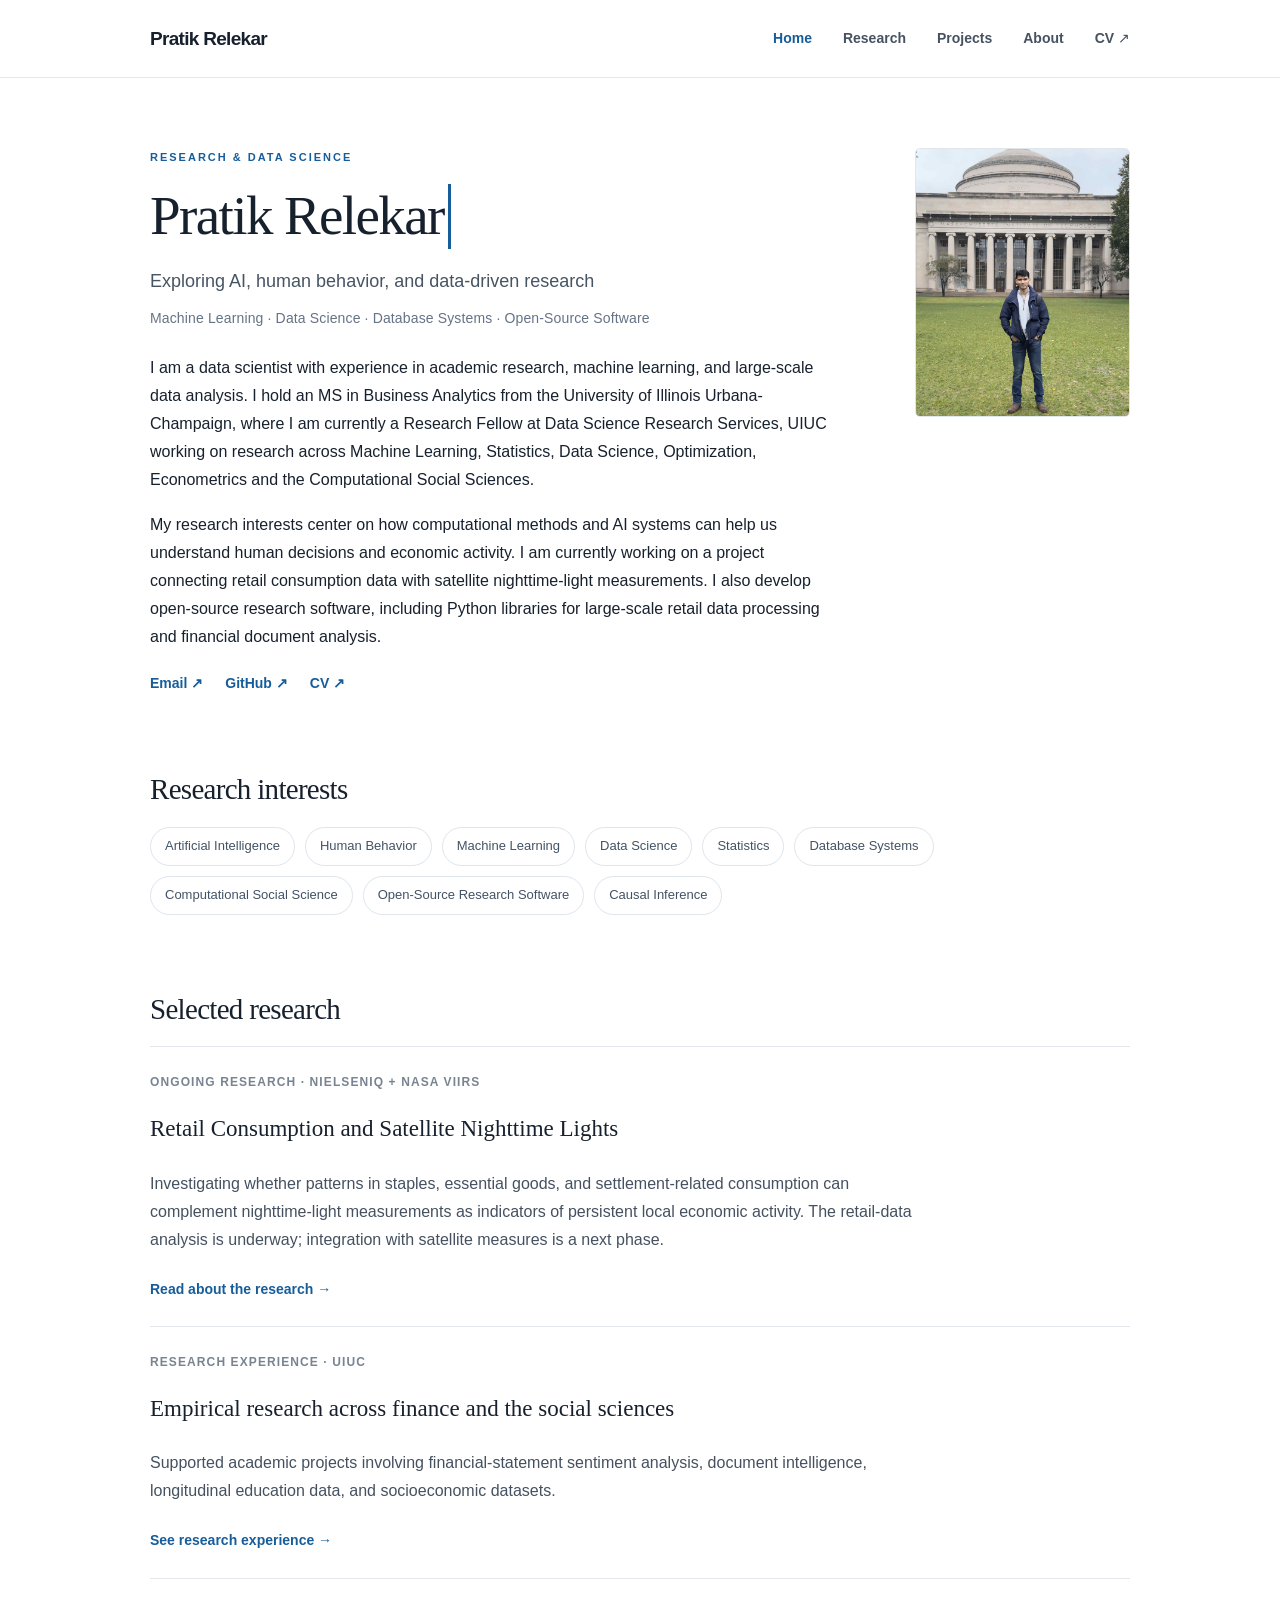
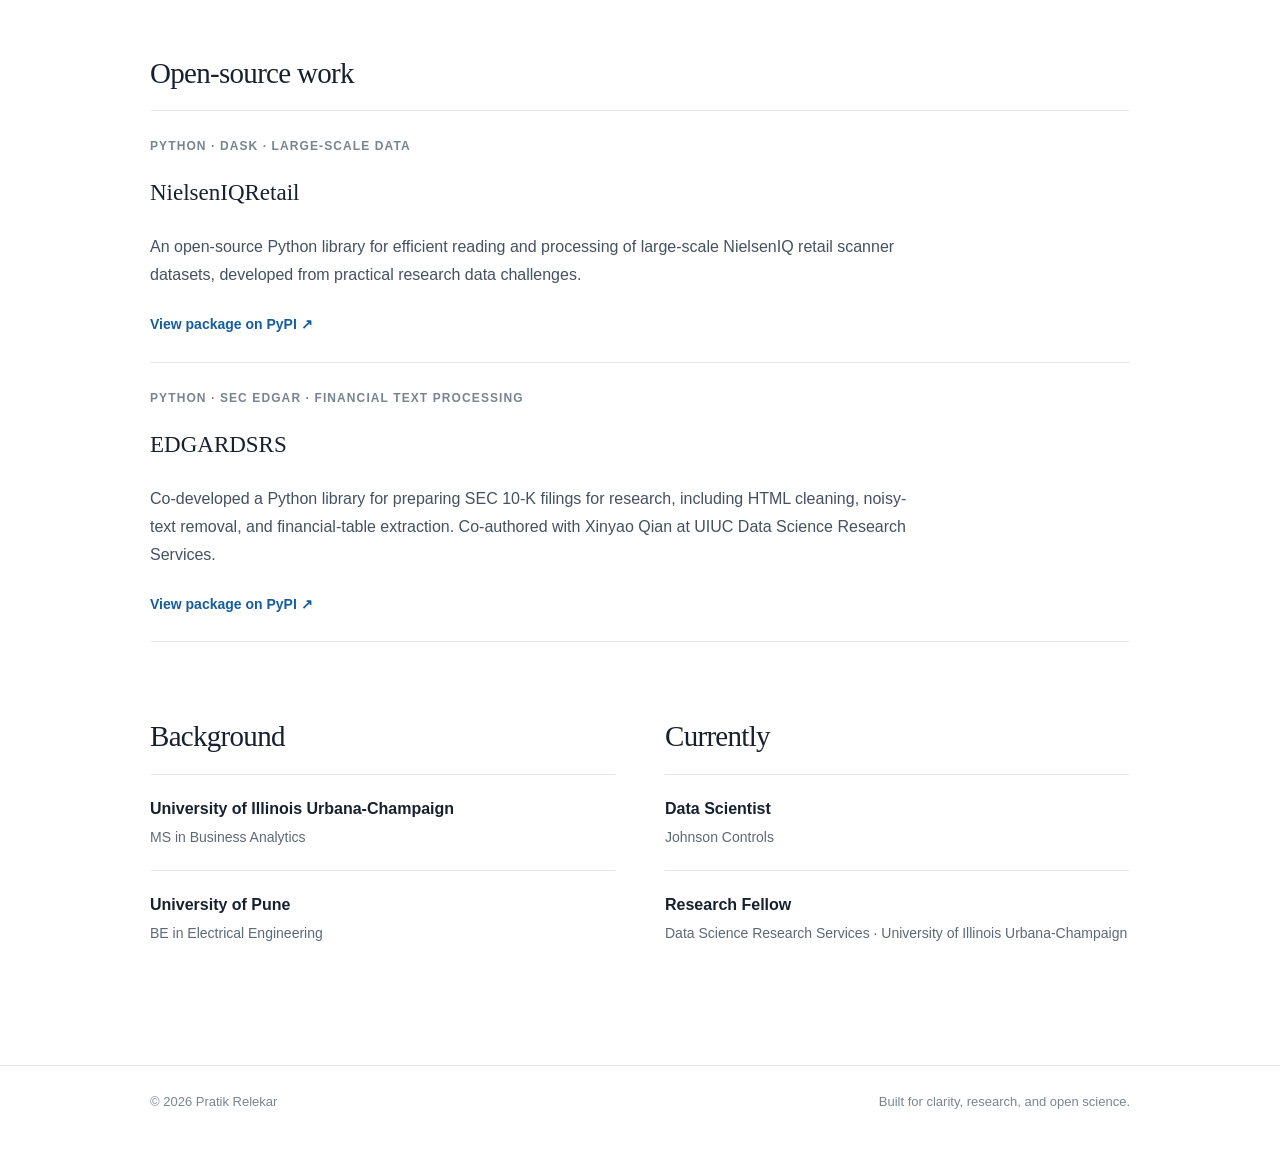
==== index.html @ 422bfe12 "Fix HTML encoding issues in index.html" ====
<!doctype html><html lang="en"><head><meta charset="utf-8"><meta name="viewport" content="width=device-width,initial-scale=1"><meta name="description" content="Pratik Relekar — research interests in artificial intelligence, human behavior, and computational social science."><title>Pratik Relekar | Research & Projects</title><link rel="stylesheet" href="style.css"></head><body><header><div class="shell nav"><a class="brand" href="index.html">Pratik Relekar</a><button class="menu" data-toggle aria-expanded="false" aria-label="Toggle navigation">Menu ☰</button><nav class="links" data-links aria-label="Main navigation"><a class="active" href="index.html">Home</a><a href="research.html">Research</a><a href="projects.html">Projects</a><a href="about.html">About</a><a href="assets/Pratik_Relekar_CV.pdf" target="_blank" rel="noopener">CV ↗</a></nav></div></header><main class="shell main"><div class="intro"><div><p class="eyebrow">Research & data science</p><h1 class="typewriter-heading"><span class="typewriter-name" data-typewriter-name="Pratik Relekar">Pratik Relekar</span></h1><p class="subtitle">Exploring AI, human behavior, and data-driven research</p><p class="technical-focus">Machine Learning · Data Science · Database Systems · Open-Source Software</p><p>I am a data scientist with experience in academic research, machine learning, and large-scale data analysis. I hold an MS in Business Analytics from the University of Illinois Urbana-Champaign, where I am currently a Research Fellow at Data Science Research Services, UIUC working on research across Machine Learning, Statistics, Data Science, Optimization, Econometrics and the Computational Social Sciences.</p><p>My research interests center on how computational methods and AI systems can help us understand human decisions and economic activity. I am currently working on a project connecting retail consumption data with satellite nighttime-light measurements. I also develop open-source research software, including Python libraries for large-scale retail data processing and financial document analysis.</p><div class="socials"><a href="mailto:pratik.relekar@gmail.com">Email ↗</a><a href="https://github.com/pratikrelekar" target="_blank" rel="noopener noreferrer">GitHub ↗</a><a href="assets/Pratik_Relekar_CV.pdf" target="_blank" rel="noopener">CV ↗</a></div></div><div class="portrait"><img src="assets/images/pratik-mit.jpg" alt="Pratik standing in front of the MIT Great Dome" width="850" height="1086"></div></div><section class="section"><h2 class="section-heading">Research interests</h2><div class="interests"><span class="pill">Artificial Intelligence</span><span class="pill">Human Behavior</span><span class="pill">Machine Learning</span><span class="pill">Data Science</span><span class="pill">Statistics</span><span class="pill">Database Systems</span><span class="pill">Computational Social Science</span><span class="pill">Open-Source Research Software</span><span class="pill">Causal Inference</span></div></section><section class="section"><h2 class="section-heading">Selected research</h2><article class="feature"><span class="meta">Ongoing research · NielsenIQ + NASA VIIRS</span><h3>Retail Consumption and Satellite Nighttime Lights</h3><p>Investigating whether patterns in staples, essential goods, and settlement-related consumption can complement nighttime-light measurements as indicators of persistent local economic activity. The retail-data analysis is underway; integration with satellite measures is a next phase.</p><a class="textlink" href="research.html">Read about the research →</a></article><article class="feature"><span class="meta">Research experience · UIUC</span><h3>Empirical research across finance and the social sciences</h3><p>Supported academic projects involving financial-statement sentiment analysis, document intelligence, longitudinal education data, and socioeconomic datasets.</p><a class="textlink" href="research.html#uiuc">See research experience →</a></article></section><section class="section"><h2 class="section-heading">Open-source work</h2><article class="feature"><span class="meta">Python · Dask · Large-scale data</span><h3>NielsenIQRetail</h3><p>An open-source Python library for efficient reading and processing of large-scale NielsenIQ retail scanner datasets, developed from practical research data challenges.</p><a class="textlink" href="https://pypi.org/project/NielsenIQRetail/" target="_blank" rel="noopener noreferrer">View package on PyPI ↗</a></article><article class="feature"><span class="meta">Python · SEC EDGAR · Financial text processing</span><h3>EDGARDSRS</h3><p>Co-developed a Python library for preparing SEC 10-K filings for research, including HTML cleaning, noisy-text removal, and financial-table extraction. Co-authored with Xinyao Qian at UIUC Data Science Research Services.</p><a class="textlink" href="https://pypi.org/project/edgardsrs/" target="_blank" rel="noopener noreferrer">View package on PyPI ↗</a></article></section><section class="section two-col"><div><h2 class="section-heading">Background</h2><div class="entry"><h3>University of Illinois Urbana-Champaign</h3><p>MS in Business Analytics</p></div><div class="entry"><h3>University of Pune</h3><p>BE in Electrical Engineering</p></div></div><div><h2 class="section-heading">Currently</h2><div class="entry"><h3>Data Scientist</h3><p>Johnson Controls</p></div><div class="entry"><h3>Research Fellow</h3><p>Data Science Research Services · University of Illinois Urbana-Champaign</p></div></div></section></main><footer class="foot"><div class="shell"><span>© <span data-year>2026</span> Pratik Relekar</span><span>Built for clarity, research, and open science.</span></div></footer><script src="app.js" defer></script></body></html>
---- style.css ----
:root{--ink:#17212e;--muted:#66717d;--line:#e4e8ed;--blue:#175d9a;--light:#f7f9fb;--max:1040px}*{box-sizing:border-box}html{scroll-behavior:smooth}body{margin:0;background:#fff;color:var(--ink);font:16px/1.75 -apple-system,BlinkMacSystemFont,'Segoe UI',Arial,sans-serif;-webkit-font-smoothing:antialiased}a{color:var(--blue);text-decoration:none}a:hover{text-decoration:underline}button{font:inherit}header{border-bottom:1px solid var(--line);background:rgba(255,255,255,.96);position:sticky;top:0;z-index:20}.shell{max-width:var(--max);margin:0 auto;padding:0 30px}.nav{min-height:77px;display:flex;align-items:center;justify-content:space-between;gap:20px}.brand{font-size:19px;font-weight:750;letter-spacing:-.7px;color:var(--ink)}.links{display:flex;gap:31px;align-items:center}.links a{font-size:14px;color:#465261;font-weight:550}.links a.active{color:var(--blue)}.menu{display:none;background:transparent;border:1px solid var(--line);border-radius:6px;padding:6px 10px}.main{padding-top:70px;padding-bottom:100px}.intro{display:grid;grid-template-columns:minmax(0,1fr) 215px;gap:65px;align-items:start}.eyebrow{text-transform:uppercase;font-size:11px;letter-spacing:2px;font-weight:800;color:var(--blue);margin:0 0 14px}.intro h1,.page-title{font-family:Georgia,'Times New Roman',serif;font-size:clamp(36px,4.6vw,55px);font-weight:500;letter-spacing:-1.6px;line-height:1.17;margin:0 0 17px}.subtitle{font-size:18px;color:#475462;margin:0 0 20px}.intro p,.lead{max-width:680px}.intro p{margin:0 0 17px}.portrait{aspect-ratio:4/5;border-radius:5px;border:1px solid #e1e6eb;background:linear-gradient(145deg,#f2f5f8,#e5edf3);display:flex;flex-direction:column;align-items:center;justify-content:center;gap:10px;color:#647483}.portrait svg{width:46px;height:46px;opacity:.55}.portrait small{font-size:12px}.socials{display:flex;flex-wrap:wrap;gap:12px 22px;margin-top:20px;font-size:14px;font-weight:600}.socials a{display:inline-flex;align-items:center;gap:5px}.section{margin-top:77px}.section-heading{font-family:Georgia,'Times New Roman',serif;font-size:29px;font-weight:500;letter-spacing:-.7px;line-height:1.2;margin:0 0 20px}.section-desc{margin:0 0 28px;color:var(--muted)}.interests{display:flex;flex-wrap:wrap;gap:10px}.pill{border:1px solid #dee5ec;border-radius:100px;padding:7px 14px;color:#435365;font-size:13px;background:#fff}.feature{display:grid;grid-template-columns:1fr;gap:14px;border-top:1px solid var(--line);padding:25px 0}.feature:last-child{border-bottom:1px solid var(--line)}.meta{font-size:12px;font-weight:750;letter-spacing:1.1px;text-transform:uppercase;color:#788492}.feature h3{font-family:Georgia,'Times New Roman',serif;font-size:23px;font-weight:500;line-height:1.35;margin:6px 0}.feature p{margin:5px 0 9px;max-width:770px;color:#455160}.textlink{font-size:14px;font-weight:700}.two-col{display:grid;grid-template-columns:1fr 1fr;gap:50px}.entry{border-top:1px solid var(--line);padding:20px 0}.entry h3{font-size:16px;margin:0 0 2px}.entry p{margin:0;color:#5d6976;font-size:14px}.foot{border-top:1px solid var(--line);padding:25px 0 45px;color:#7b8591;font-size:13px}.foot .shell{display:flex;justify-content:space-between;gap:15px}.back{font-size:14px;display:inline-block;margin-bottom:21px}.page-title{font-size:clamp(34px,4.2vw,47px)}.lead{font-size:17px;color:#4a5866;line-height:1.8;margin:0 0 24px}.paper{border-top:1px solid var(--line);margin-top:35px;padding-top:30px}.paper h2{font-family:Georgia,'Times New Roman',serif;font-size:26px;font-weight:500;margin:0 0 14px}.paper p{color:#44515e;max-width:790px}.details{display:flex;flex-wrap:wrap;gap:12px 25px;font-size:13px;color:#667382}.callout{border-left:3px solid #b6cce1;background:#f8fafc;padding:19px 23px;margin:25px 0;color:#475463}.compact-list{padding-left:21px;color:#455260}.compact-list li{margin-bottom:11px}.small-note{font-size:13px;color:#74818e}.contact{padding:26px;border:1px solid var(--line);border-radius:6px;background:#fafbfd}.contact p{margin:0 0 10px}.contact p:last-child{margin-bottom:0}@media(max-width:700px){.shell{padding:0 22px}.main{padding-top:45px;padding-bottom:65px}.nav{min-height:68px}.menu{display:block}.links{display:none;position:absolute;left:0;right:0;top:67px;background:#fff;padding:18px 22px;border-bottom:1px solid var(--line);flex-direction:column;align-items:flex-start;gap:14px}.links.show{display:flex}.intro{grid-template-columns:1fr;gap:25px}.portrait{width:165px;max-width:100%;grid-row:1;aspect-ratio:4/4}.section{margin-top:55px}.two-col{grid-template-columns:1fr;gap:25px}.foot .shell{flex-direction:column}.intro h1{font-size:42px}}

/* Profile photo: preserve the original MIT setting */
.portrait{overflow:hidden;background:#f7f9fb}
.portrait img{display:block;width:100%;height:100%;object-fit:cover;object-position:center center}

/* Secondary technical-focus line below the homepage introduction */
.technical-focus{font-size:14px;color:#657386;letter-spacing:.01em;line-height:1.7;margin:-7px 0 23px!important}

/* Homepage typewriter title: preserves normal text when JS is disabled. */
.typewriter-heading { min-height: 1.17em; }
.typewriter-name.is-typing {
  display: inline-block;
  white-space: nowrap;
  border-right: .065em solid var(--blue);
  padding-right: .08em;
  animation: typewriter-caret .75s step-end infinite;
}
@keyframes typewriter-caret { 50% { border-color: transparent; } }
@media (prefers-reduced-motion: reduce) {
  .typewriter-name.is-typing { animation: none; border-right: 0; }
}
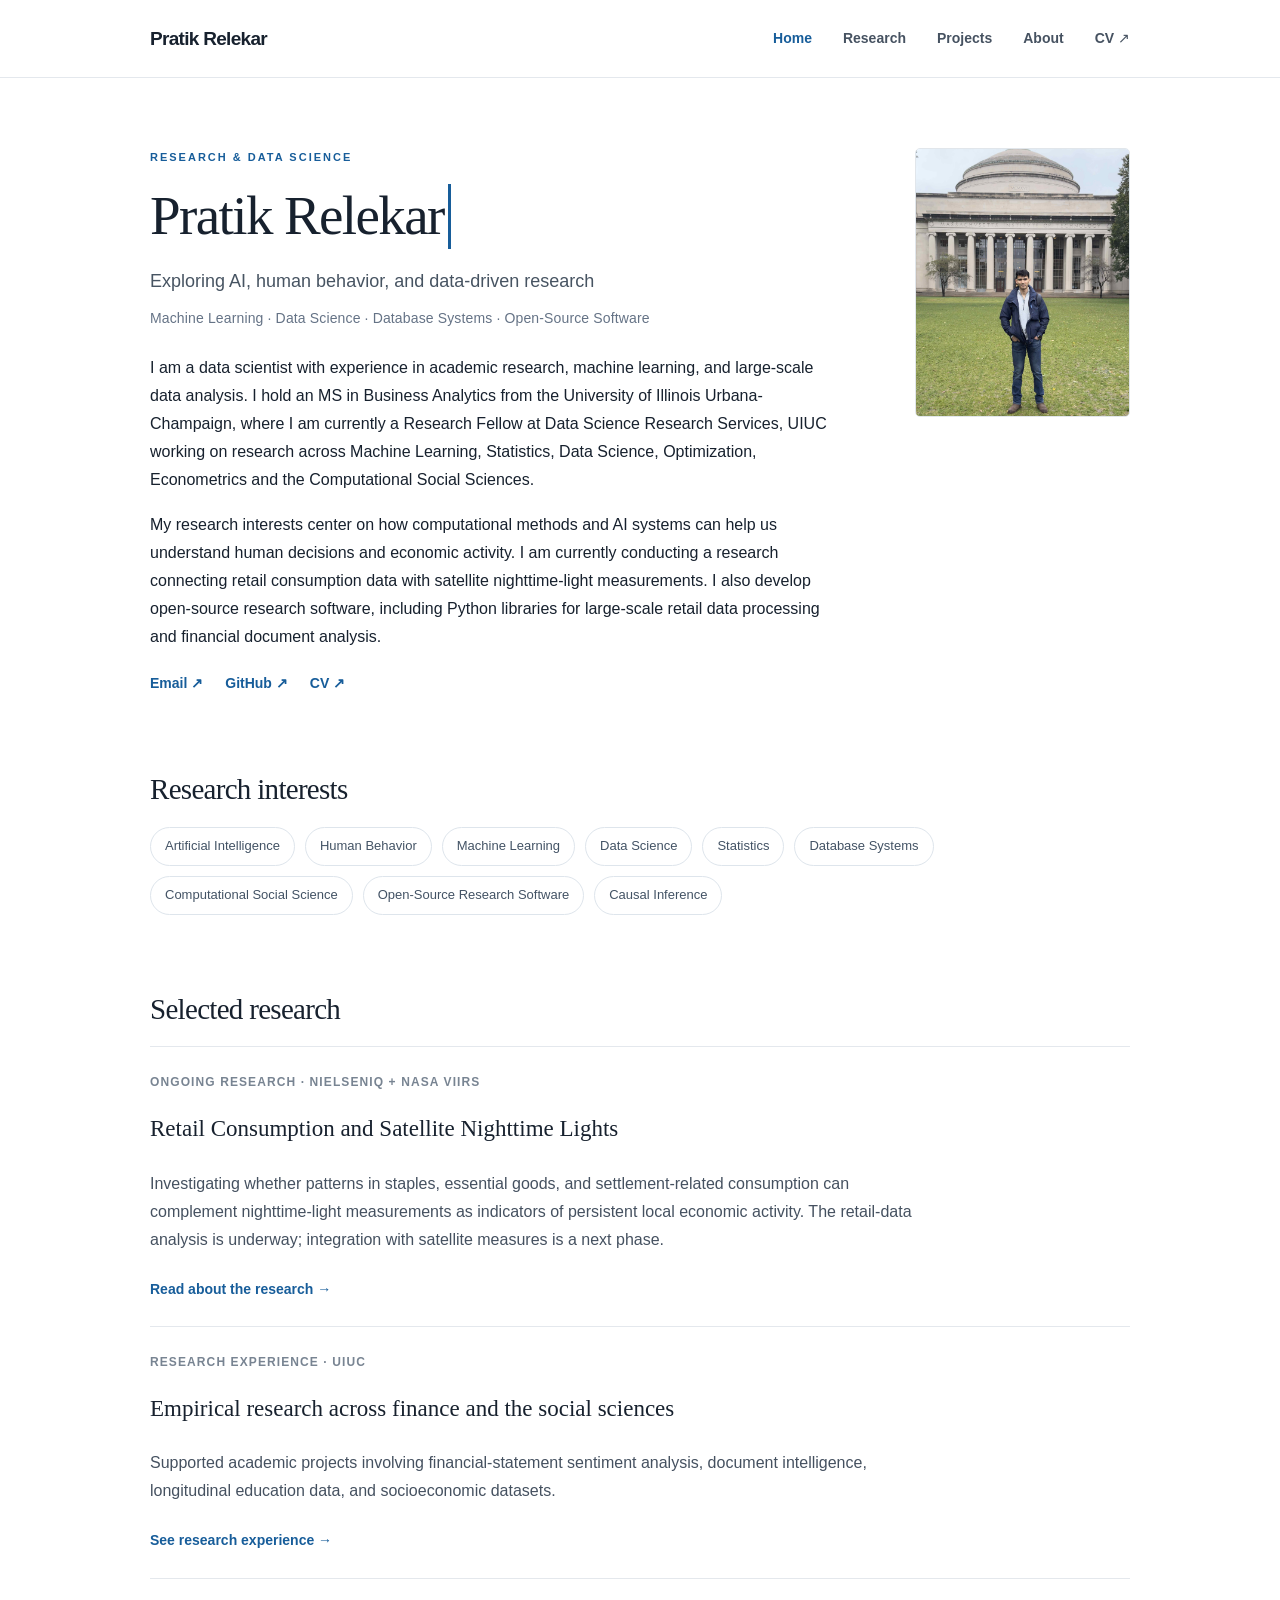
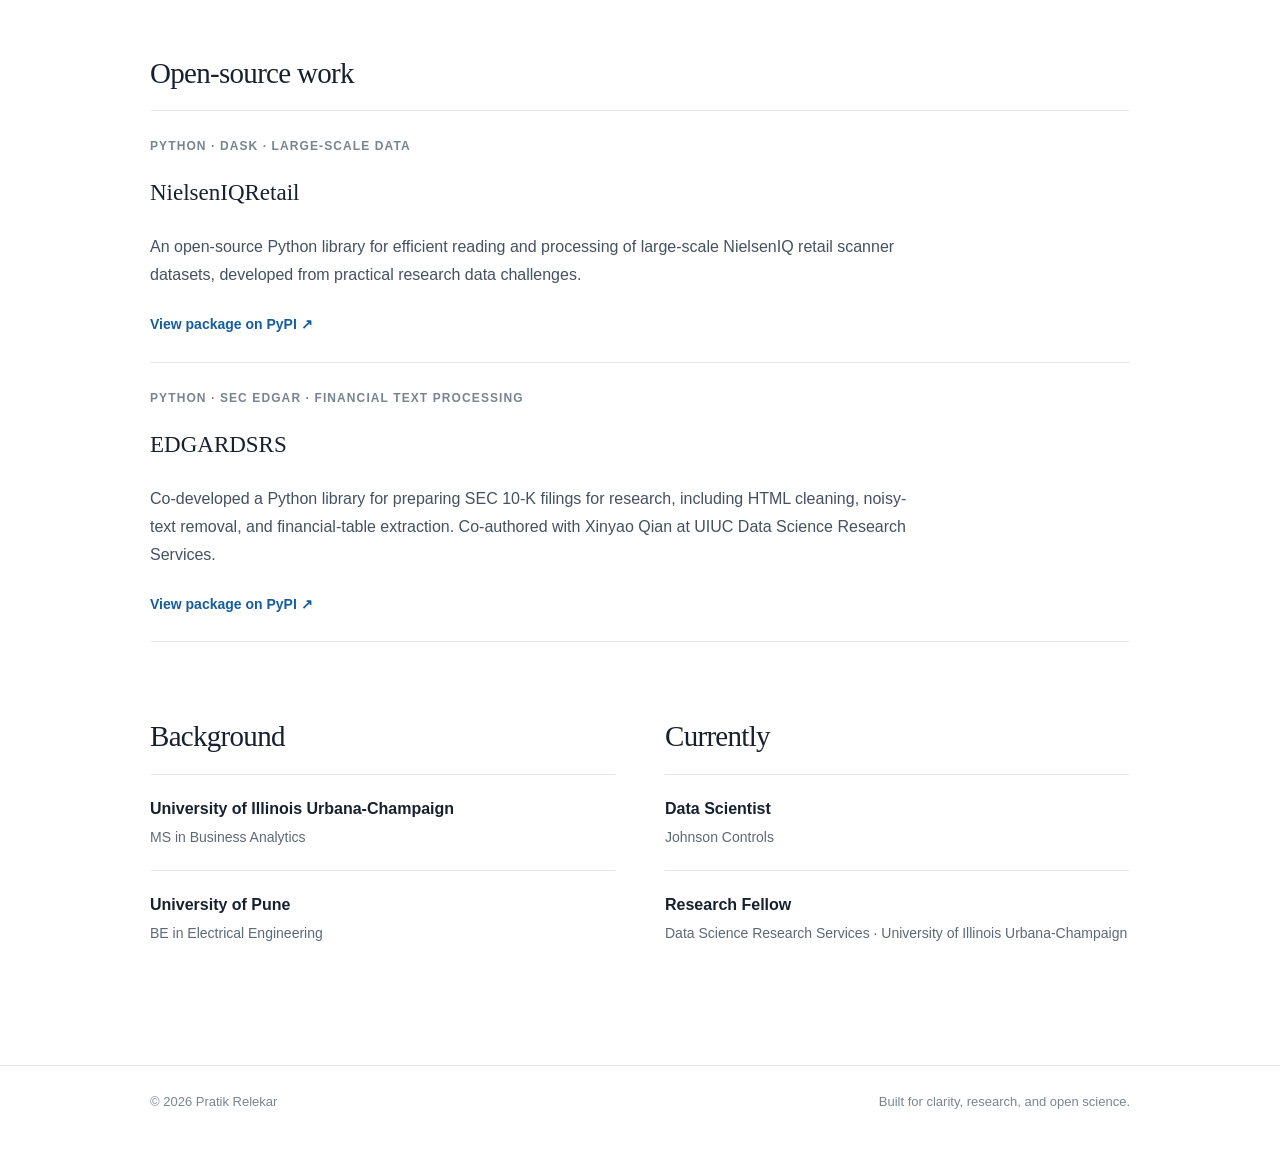
==== commit e94859b3: "Fix HTML structure and content in index.html" ====
--- a/index.html
+++ b/index.html
@@ -1 +1 @@
-<!doctype html><html lang="en"><head><meta charset="utf-8"><meta name="viewport" content="width=device-width,initial-scale=1"><meta name="description" content="Pratik Relekar — research interests in artificial intelligence, human behavior, and computational social science."><title>Pratik Relekar | Research & Projects</title><link rel="stylesheet" href="style.css"></head><body><header><div class="shell nav"><a class="brand" href="index.html">Pratik Relekar</a><button class="menu" data-toggle aria-expanded="false" aria-label="Toggle navigation">Menu ☰</button><nav class="links" data-links aria-label="Main navigation"><a class="active" href="index.html">Home</a><a href="research.html">Research</a><a href="projects.html">Projects</a><a href="about.html">About</a><a href="assets/Pratik_Relekar_CV.pdf" target="_blank" rel="noopener">CV ↗</a></nav></div></header><main class="shell main"><div class="intro"><div><p class="eyebrow">Research & data science</p><h1 class="typewriter-heading"><span class="typewriter-name" data-typewriter-name="Pratik Relekar">Pratik Relekar</span></h1><p class="subtitle">Exploring AI, human behavior, and data-driven research</p><p class="technical-focus">Machine Learning · Data Science · Database Systems · Open-Source Software</p><p>I am a data scientist with experience in academic research, machine learning, and large-scale data analysis. I hold an MS in Business Analytics from the University of Illinois Urbana-Champaign, where I am currently a Research Fellow at Data Science Research Services, UIUC working on research across Machine Learning, Statistics, Data Science, Optimization, Econometrics and the Computational Social Sciences.</p><p>My research interests center on how computational methods and AI systems can help us understand human decisions and economic activity. I am currently working on a project connecting retail consumption data with satellite nighttime-light measurements. I also develop open-source research software, including Python libraries for large-scale retail data processing and financial document analysis.</p><div class="socials"><a href="mailto:pratik.relekar@gmail.com">Email ↗</a><a href="https://github.com/pratikrelekar" target="_blank" rel="noopener noreferrer">GitHub ↗</a><a href="assets/Pratik_Relekar_CV.pdf" target="_blank" rel="noopener">CV ↗</a></div></div><div class="portrait"><img src="assets/images/pratik-mit.jpg" alt="Pratik standing in front of the MIT Great Dome" width="850" height="1086"></div></div><section class="section"><h2 class="section-heading">Research interests</h2><div class="interests"><span class="pill">Artificial Intelligence</span><span class="pill">Human Behavior</span><span class="pill">Machine Learning</span><span class="pill">Data Science</span><span class="pill">Statistics</span><span class="pill">Database Systems</span><span class="pill">Computational Social Science</span><span class="pill">Open-Source Research Software</span><span class="pill">Causal Inference</span></div></section><section class="section"><h2 class="section-heading">Selected research</h2><article class="feature"><span class="meta">Ongoing research · NielsenIQ + NASA VIIRS</span><h3>Retail Consumption and Satellite Nighttime Lights</h3><p>Investigating whether patterns in staples, essential goods, and settlement-related consumption can complement nighttime-light measurements as indicators of persistent local economic activity. The retail-data analysis is underway; integration with satellite measures is a next phase.</p><a class="textlink" href="research.html">Read about the research →</a></article><article class="feature"><span class="meta">Research experience · UIUC</span><h3>Empirical research across finance and the social sciences</h3><p>Supported academic projects involving financial-statement sentiment analysis, document intelligence, longitudinal education data, and socioeconomic datasets.</p><a class="textlink" href="research.html#uiuc">See research experience →</a></article></section><section class="section"><h2 class="section-heading">Open-source work</h2><article class="feature"><span class="meta">Python · Dask · Large-scale data</span><h3>NielsenIQRetail</h3><p>An open-source Python library for efficient reading and processing of large-scale NielsenIQ retail scanner datasets, developed from practical research data challenges.</p><a class="textlink" href="https://pypi.org/project/NielsenIQRetail/" target="_blank" rel="noopener noreferrer">View package on PyPI ↗</a></article><article class="feature"><span class="meta">Python · SEC EDGAR · Financial text processing</span><h3>EDGARDSRS</h3><p>Co-developed a Python library for preparing SEC 10-K filings for research, including HTML cleaning, noisy-text removal, and financial-table extraction. Co-authored with Xinyao Qian at UIUC Data Science Research Services.</p><a class="textlink" href="https://pypi.org/project/edgardsrs/" target="_blank" rel="noopener noreferrer">View package on PyPI ↗</a></article></section><section class="section two-col"><div><h2 class="section-heading">Background</h2><div class="entry"><h3>University of Illinois Urbana-Champaign</h3><p>MS in Business Analytics</p></div><div class="entry"><h3>University of Pune</h3><p>BE in Electrical Engineering</p></div></div><div><h2 class="section-heading">Currently</h2><div class="entry"><h3>Data Scientist</h3><p>Johnson Controls</p></div><div class="entry"><h3>Research Fellow</h3><p>Data Science Research Services · University of Illinois Urbana-Champaign</p></div></div></section></main><footer class="foot"><div class="shell"><span>© <span data-year>2026</span> Pratik Relekar</span><span>Built for clarity, research, and open science.</span></div></footer><script src="app.js" defer></script></body></html>
+<!doctype html><html lang="en"><head><meta charset="utf-8"><meta name="viewport" content="width=device-width,initial-scale=1"><meta name="description" content="Pratik Relekar — research interests in artificial intelligence, human behavior, and computational social science."><title>Pratik Relekar | Research & Projects</title><link rel="stylesheet" href="style.css"></head><body><header><div class="shell nav"><a class="brand" href="index.html">Pratik Relekar</a><button class="menu" data-toggle aria-expanded="false" aria-label="Toggle navigation">Menu ☰</button><nav class="links" data-links aria-label="Main navigation"><a class="active" href="index.html">Home</a><a href="research.html">Research</a><a href="projects.html">Projects</a><a href="about.html">About</a><a href="assets/Pratik_Relekar_CV.pdf" target="_blank" rel="noopener">CV ↗</a></nav></div></header><main class="shell main"><div class="intro"><div><p class="eyebrow">Research & data science</p><h1 class="typewriter-heading"><span class="typewriter-name" data-typewriter-name="Pratik Relekar">Pratik Relekar</span></h1><p class="subtitle">Exploring AI, human behavior, and data-driven research</p><p class="technical-focus">Machine Learning · Data Science · Database Systems · Open-Source Software</p><p>I am a data scientist with experience in academic research, machine learning, and large-scale data analysis. I hold an MS in Business Analytics from the University of Illinois Urbana-Champaign, where I am currently a Research Fellow at Data Science Research Services, UIUC working on research across Machine Learning, Statistics, Data Science, Optimization, Econometrics and the Computational Social Sciences.</p><p>My research interests center on how computational methods and AI systems can help us understand human decisions and economic activity. I am currently conducting a research connecting retail consumption data with satellite nighttime-light measurements. I also develop open-source research software, including Python libraries for large-scale retail data processing and financial document analysis.</p><div class="socials"><a href="mailto:pratik.relekar@gmail.com">Email ↗</a><a href="https://github.com/pratikrelekar" target="_blank" rel="noopener noreferrer">GitHub ↗</a><a href="assets/Pratik_Relekar_CV.pdf" target="_blank" rel="noopener">CV ↗</a></div></div><div class="portrait"><img src="assets/images/pratik-mit.jpg" alt="Pratik standing in front of the MIT Great Dome" width="850" height="1086"></div></div><section class="section"><h2 class="section-heading">Research interests</h2><div class="interests"><span class="pill">Artificial Intelligence</span><span class="pill">Human Behavior</span><span class="pill">Machine Learning</span><span class="pill">Data Science</span><span class="pill">Statistics</span><span class="pill">Database Systems</span><span class="pill">Computational Social Science</span><span class="pill">Open-Source Research Software</span><span class="pill">Causal Inference</span></div></section><section class="section"><h2 class="section-heading">Selected research</h2><article class="feature"><span class="meta">Ongoing research · NielsenIQ + NASA VIIRS</span><h3>Retail Consumption and Satellite Nighttime Lights</h3><p>Investigating whether patterns in staples, essential goods, and settlement-related consumption can complement nighttime-light measurements as indicators of persistent local economic activity. The retail-data analysis is underway; integration with satellite measures is a next phase.</p><a class="textlink" href="research.html">Read about the research →</a></article><article class="feature"><span class="meta">Research experience · UIUC</span><h3>Empirical research across finance and the social sciences</h3><p>Supported academic projects involving financial-statement sentiment analysis, document intelligence, longitudinal education data, and socioeconomic datasets.</p><a class="textlink" href="research.html#uiuc">See research experience →</a></article></section><section class="section"><h2 class="section-heading">Open-source work</h2><article class="feature"><span class="meta">Python · Dask · Large-scale data</span><h3>NielsenIQRetail</h3><p>An open-source Python library for efficient reading and processing of large-scale NielsenIQ retail scanner datasets, developed from practical research data challenges.</p><a class="textlink" href="https://pypi.org/project/NielsenIQRetail/" target="_blank" rel="noopener noreferrer">View package on PyPI ↗</a></article><article class="feature"><span class="meta">Python · SEC EDGAR · Financial text processing</span><h3>EDGARDSRS</h3><p>Co-developed a Python library for preparing SEC 10-K filings for research, including HTML cleaning, noisy-text removal, and financial-table extraction. Co-authored with Xinyao Qian at UIUC Data Science Research Services.</p><a class="textlink" href="https://pypi.org/project/edgardsrs/" target="_blank" rel="noopener noreferrer">View package on PyPI ↗</a></article></section><section class="section two-col"><div><h2 class="section-heading">Background</h2><div class="entry"><h3>University of Illinois Urbana-Champaign</h3><p>MS in Business Analytics</p></div><div class="entry"><h3>University of Pune</h3><p>BE in Electrical Engineering</p></div></div><div><h2 class="section-heading">Currently</h2><div class="entry"><h3>Data Scientist</h3><p>Johnson Controls</p></div><div class="entry"><h3>Research Fellow</h3><p>Data Science Research Services · University of Illinois Urbana-Champaign</p></div></div></section></main><footer class="foot"><div class="shell"><span>© <span data-year>2026</span> Pratik Relekar</span><span>Built for clarity, research, and open science.</span></div></footer><script src="app.js" defer></script></body></html>
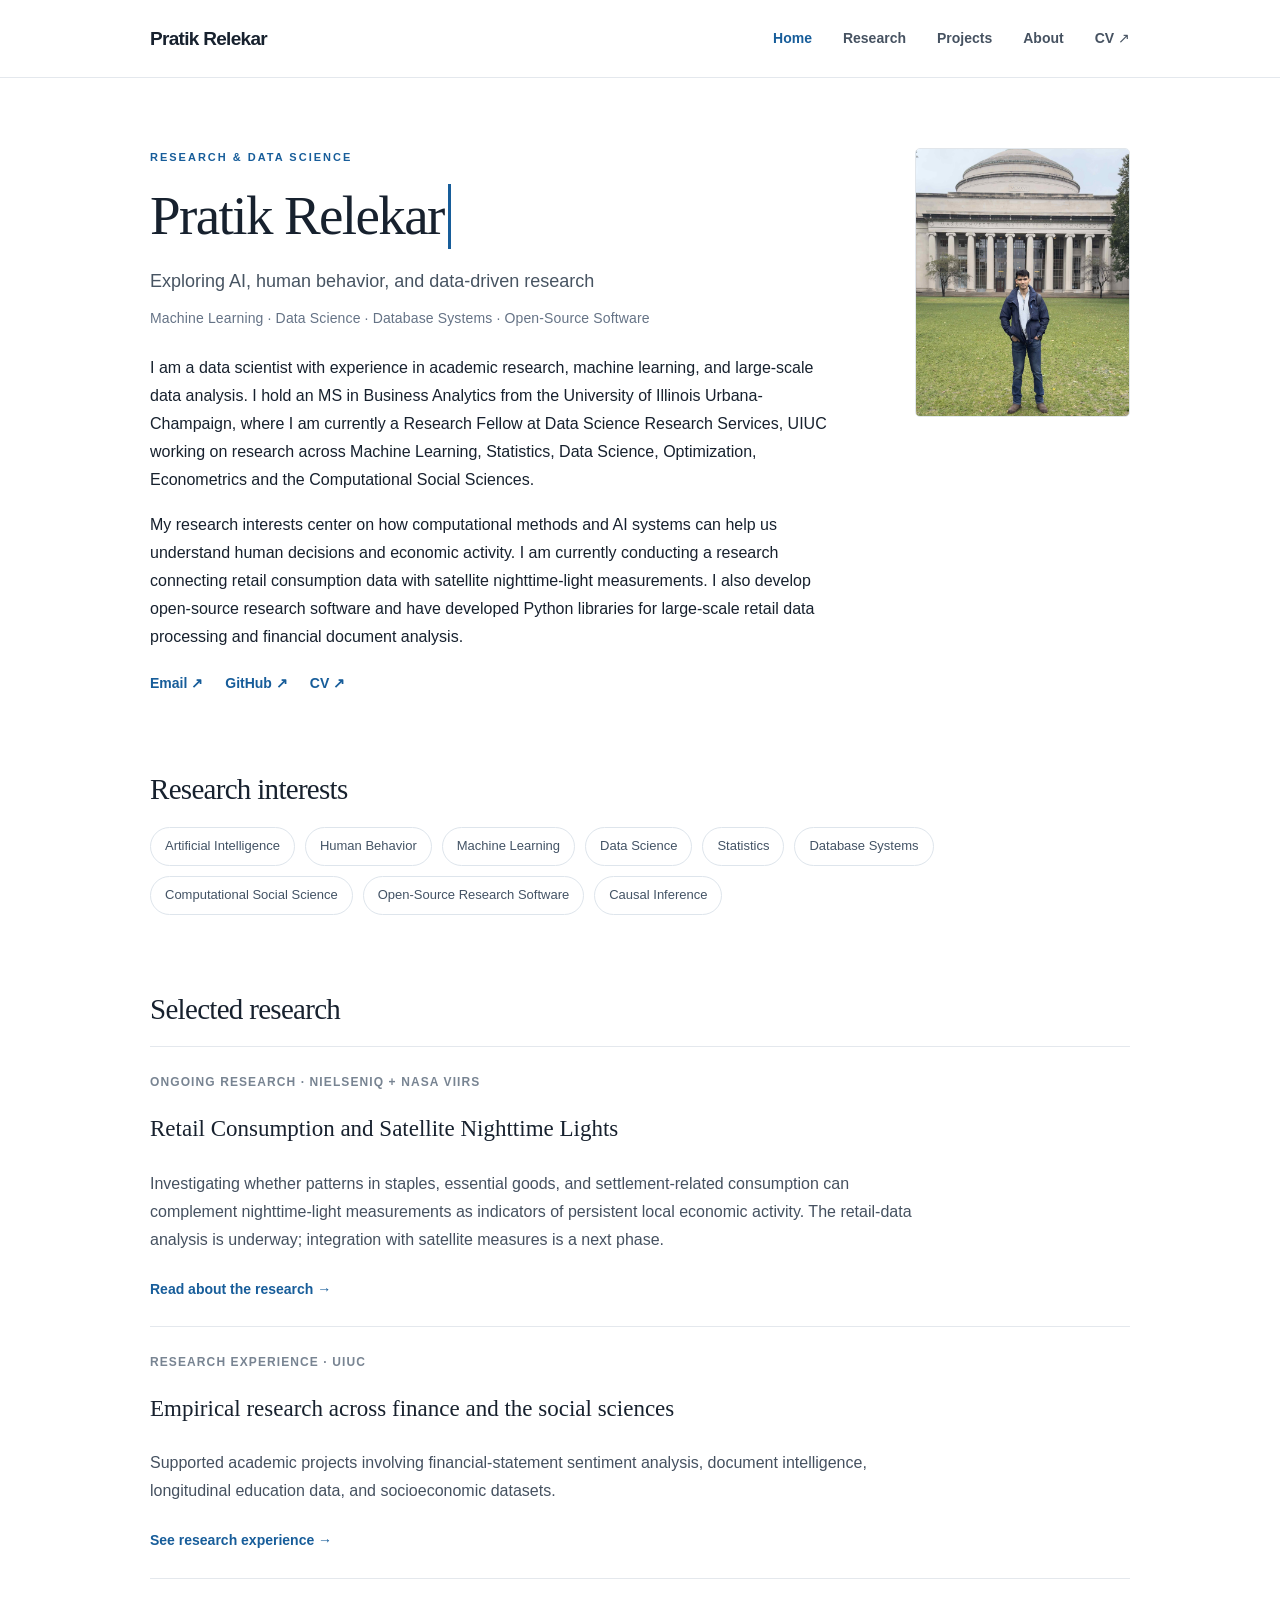
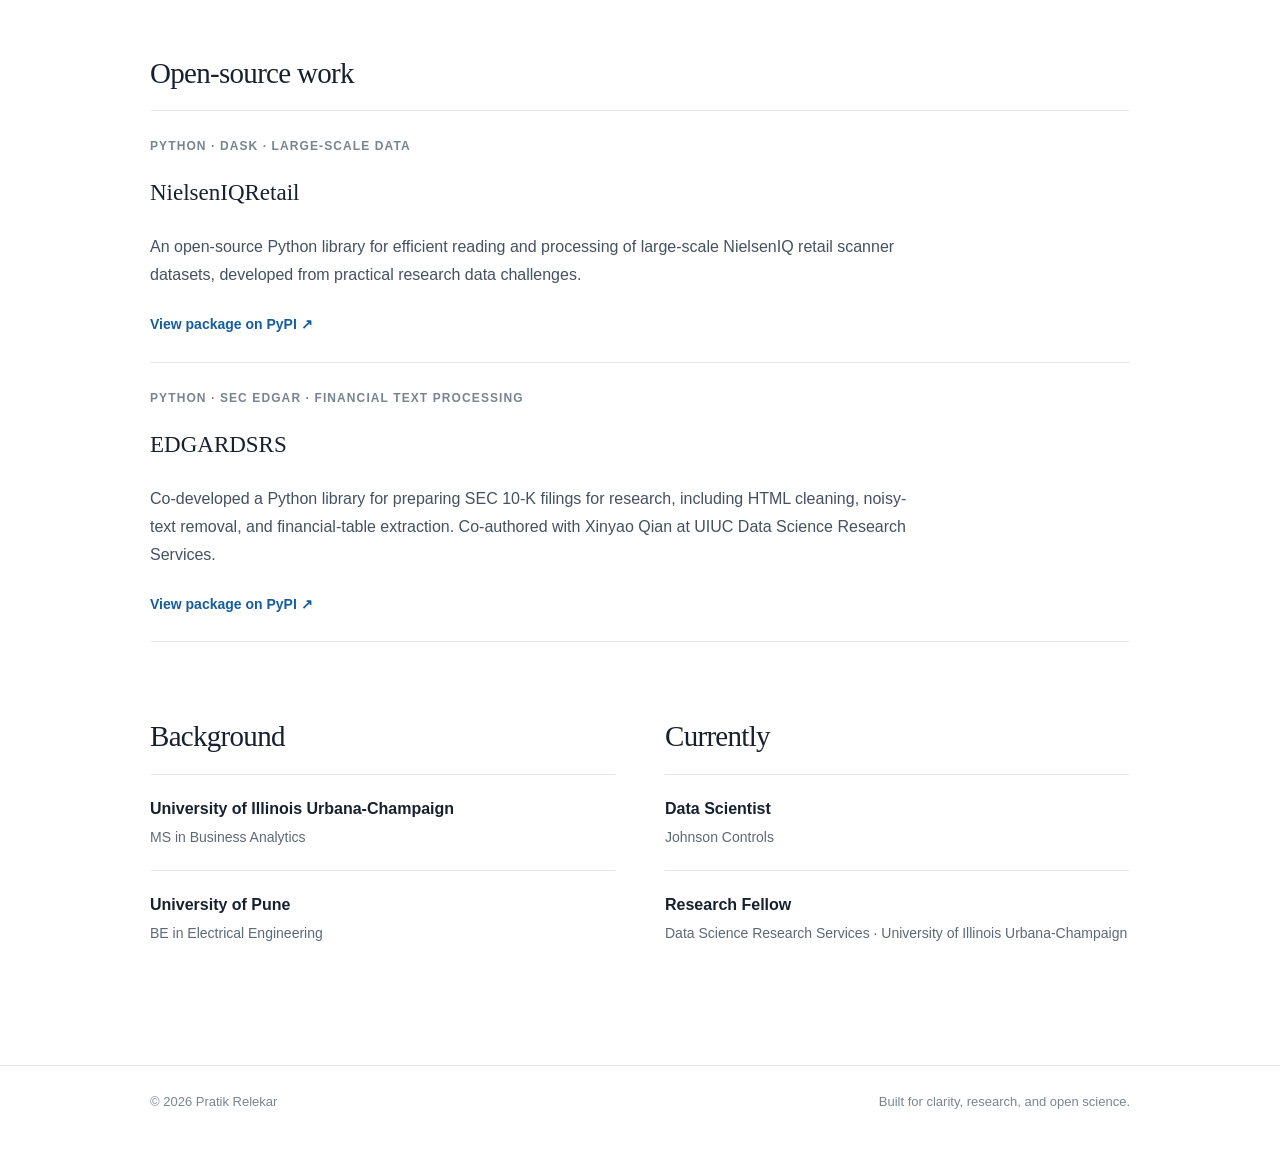
==== commit 3e126dee: "Fix HTML formatting issues in index.html" ====
--- a/index.html
+++ b/index.html
@@ -1 +1 @@
-<!doctype html><html lang="en"><head><meta charset="utf-8"><meta name="viewport" content="width=device-width,initial-scale=1"><meta name="description" content="Pratik Relekar — research interests in artificial intelligence, human behavior, and computational social science."><title>Pratik Relekar | Research & Projects</title><link rel="stylesheet" href="style.css"></head><body><header><div class="shell nav"><a class="brand" href="index.html">Pratik Relekar</a><button class="menu" data-toggle aria-expanded="false" aria-label="Toggle navigation">Menu ☰</button><nav class="links" data-links aria-label="Main navigation"><a class="active" href="index.html">Home</a><a href="research.html">Research</a><a href="projects.html">Projects</a><a href="about.html">About</a><a href="assets/Pratik_Relekar_CV.pdf" target="_blank" rel="noopener">CV ↗</a></nav></div></header><main class="shell main"><div class="intro"><div><p class="eyebrow">Research & data science</p><h1 class="typewriter-heading"><span class="typewriter-name" data-typewriter-name="Pratik Relekar">Pratik Relekar</span></h1><p class="subtitle">Exploring AI, human behavior, and data-driven research</p><p class="technical-focus">Machine Learning · Data Science · Database Systems · Open-Source Software</p><p>I am a data scientist with experience in academic research, machine learning, and large-scale data analysis. I hold an MS in Business Analytics from the University of Illinois Urbana-Champaign, where I am currently a Research Fellow at Data Science Research Services, UIUC working on research across Machine Learning, Statistics, Data Science, Optimization, Econometrics and the Computational Social Sciences.</p><p>My research interests center on how computational methods and AI systems can help us understand human decisions and economic activity. I am currently conducting a research connecting retail consumption data with satellite nighttime-light measurements. I also develop open-source research software, including Python libraries for large-scale retail data processing and financial document analysis.</p><div class="socials"><a href="mailto:pratik.relekar@gmail.com">Email ↗</a><a href="https://github.com/pratikrelekar" target="_blank" rel="noopener noreferrer">GitHub ↗</a><a href="assets/Pratik_Relekar_CV.pdf" target="_blank" rel="noopener">CV ↗</a></div></div><div class="portrait"><img src="assets/images/pratik-mit.jpg" alt="Pratik standing in front of the MIT Great Dome" width="850" height="1086"></div></div><section class="section"><h2 class="section-heading">Research interests</h2><div class="interests"><span class="pill">Artificial Intelligence</span><span class="pill">Human Behavior</span><span class="pill">Machine Learning</span><span class="pill">Data Science</span><span class="pill">Statistics</span><span class="pill">Database Systems</span><span class="pill">Computational Social Science</span><span class="pill">Open-Source Research Software</span><span class="pill">Causal Inference</span></div></section><section class="section"><h2 class="section-heading">Selected research</h2><article class="feature"><span class="meta">Ongoing research · NielsenIQ + NASA VIIRS</span><h3>Retail Consumption and Satellite Nighttime Lights</h3><p>Investigating whether patterns in staples, essential goods, and settlement-related consumption can complement nighttime-light measurements as indicators of persistent local economic activity. The retail-data analysis is underway; integration with satellite measures is a next phase.</p><a class="textlink" href="research.html">Read about the research →</a></article><article class="feature"><span class="meta">Research experience · UIUC</span><h3>Empirical research across finance and the social sciences</h3><p>Supported academic projects involving financial-statement sentiment analysis, document intelligence, longitudinal education data, and socioeconomic datasets.</p><a class="textlink" href="research.html#uiuc">See research experience →</a></article></section><section class="section"><h2 class="section-heading">Open-source work</h2><article class="feature"><span class="meta">Python · Dask · Large-scale data</span><h3>NielsenIQRetail</h3><p>An open-source Python library for efficient reading and processing of large-scale NielsenIQ retail scanner datasets, developed from practical research data challenges.</p><a class="textlink" href="https://pypi.org/project/NielsenIQRetail/" target="_blank" rel="noopener noreferrer">View package on PyPI ↗</a></article><article class="feature"><span class="meta">Python · SEC EDGAR · Financial text processing</span><h3>EDGARDSRS</h3><p>Co-developed a Python library for preparing SEC 10-K filings for research, including HTML cleaning, noisy-text removal, and financial-table extraction. Co-authored with Xinyao Qian at UIUC Data Science Research Services.</p><a class="textlink" href="https://pypi.org/project/edgardsrs/" target="_blank" rel="noopener noreferrer">View package on PyPI ↗</a></article></section><section class="section two-col"><div><h2 class="section-heading">Background</h2><div class="entry"><h3>University of Illinois Urbana-Champaign</h3><p>MS in Business Analytics</p></div><div class="entry"><h3>University of Pune</h3><p>BE in Electrical Engineering</p></div></div><div><h2 class="section-heading">Currently</h2><div class="entry"><h3>Data Scientist</h3><p>Johnson Controls</p></div><div class="entry"><h3>Research Fellow</h3><p>Data Science Research Services · University of Illinois Urbana-Champaign</p></div></div></section></main><footer class="foot"><div class="shell"><span>© <span data-year>2026</span> Pratik Relekar</span><span>Built for clarity, research, and open science.</span></div></footer><script src="app.js" defer></script></body></html>
+<!doctype html><html lang="en"><head><meta charset="utf-8"><meta name="viewport" content="width=device-width,initial-scale=1"><meta name="description" content="Pratik Relekar — research interests in artificial intelligence, human behavior, and computational social science."><title>Pratik Relekar | Research & Projects</title><link rel="stylesheet" href="style.css"></head><body><header><div class="shell nav"><a class="brand" href="index.html">Pratik Relekar</a><button class="menu" data-toggle aria-expanded="false" aria-label="Toggle navigation">Menu ☰</button><nav class="links" data-links aria-label="Main navigation"><a class="active" href="index.html">Home</a><a href="research.html">Research</a><a href="projects.html">Projects</a><a href="about.html">About</a><a href="assets/Pratik_Relekar_CV.pdf" target="_blank" rel="noopener">CV ↗</a></nav></div></header><main class="shell main"><div class="intro"><div><p class="eyebrow">Research & data science</p><h1 class="typewriter-heading"><span class="typewriter-name" data-typewriter-name="Pratik Relekar">Pratik Relekar</span></h1><p class="subtitle">Exploring AI, human behavior, and data-driven research</p><p class="technical-focus">Machine Learning · Data Science · Database Systems · Open-Source Software</p><p>I am a data scientist with experience in academic research, machine learning, and large-scale data analysis. I hold an MS in Business Analytics from the University of Illinois Urbana-Champaign, where I am currently a Research Fellow at Data Science Research Services, UIUC working on research across Machine Learning, Statistics, Data Science, Optimization, Econometrics and the Computational Social Sciences.</p><p>My research interests center on how computational methods and AI systems can help us understand human decisions and economic activity. I am currently conducting a research connecting retail consumption data with satellite nighttime-light measurements. I also develop open-source research software and have developed Python libraries for large-scale retail data processing and financial document analysis.</p><div class="socials"><a href="mailto:pratik.relekar@gmail.com">Email ↗</a><a href="https://github.com/pratikrelekar" target="_blank" rel="noopener noreferrer">GitHub ↗</a><a href="assets/Pratik_Relekar_CV.pdf" target="_blank" rel="noopener">CV ↗</a></div></div><div class="portrait"><img src="assets/images/pratik-mit.jpg" alt="Pratik standing in front of the MIT Great Dome" width="850" height="1086"></div></div><section class="section"><h2 class="section-heading">Research interests</h2><div class="interests"><span class="pill">Artificial Intelligence</span><span class="pill">Human Behavior</span><span class="pill">Machine Learning</span><span class="pill">Data Science</span><span class="pill">Statistics</span><span class="pill">Database Systems</span><span class="pill">Computational Social Science</span><span class="pill">Open-Source Research Software</span><span class="pill">Causal Inference</span></div></section><section class="section"><h2 class="section-heading">Selected research</h2><article class="feature"><span class="meta">Ongoing research · NielsenIQ + NASA VIIRS</span><h3>Retail Consumption and Satellite Nighttime Lights</h3><p>Investigating whether patterns in staples, essential goods, and settlement-related consumption can complement nighttime-light measurements as indicators of persistent local economic activity. The retail-data analysis is underway; integration with satellite measures is a next phase.</p><a class="textlink" href="research.html">Read about the research →</a></article><article class="feature"><span class="meta">Research experience · UIUC</span><h3>Empirical research across finance and the social sciences</h3><p>Supported academic projects involving financial-statement sentiment analysis, document intelligence, longitudinal education data, and socioeconomic datasets.</p><a class="textlink" href="research.html#uiuc">See research experience →</a></article></section><section class="section"><h2 class="section-heading">Open-source work</h2><article class="feature"><span class="meta">Python · Dask · Large-scale data</span><h3>NielsenIQRetail</h3><p>An open-source Python library for efficient reading and processing of large-scale NielsenIQ retail scanner datasets, developed from practical research data challenges.</p><a class="textlink" href="https://pypi.org/project/NielsenIQRetail/" target="_blank" rel="noopener noreferrer">View package on PyPI ↗</a></article><article class="feature"><span class="meta">Python · SEC EDGAR · Financial text processing</span><h3>EDGARDSRS</h3><p>Co-developed a Python library for preparing SEC 10-K filings for research, including HTML cleaning, noisy-text removal, and financial-table extraction. Co-authored with Xinyao Qian at UIUC Data Science Research Services.</p><a class="textlink" href="https://pypi.org/project/edgardsrs/" target="_blank" rel="noopener noreferrer">View package on PyPI ↗</a></article></section><section class="section two-col"><div><h2 class="section-heading">Background</h2><div class="entry"><h3>University of Illinois Urbana-Champaign</h3><p>MS in Business Analytics</p></div><div class="entry"><h3>University of Pune</h3><p>BE in Electrical Engineering</p></div></div><div><h2 class="section-heading">Currently</h2><div class="entry"><h3>Data Scientist</h3><p>Johnson Controls</p></div><div class="entry"><h3>Research Fellow</h3><p>Data Science Research Services · University of Illinois Urbana-Champaign</p></div></div></section></main><footer class="foot"><div class="shell"><span>© <span data-year>2026</span> Pratik Relekar</span><span>Built for clarity, research, and open science.</span></div></footer><script src="app.js" defer></script></body></html>
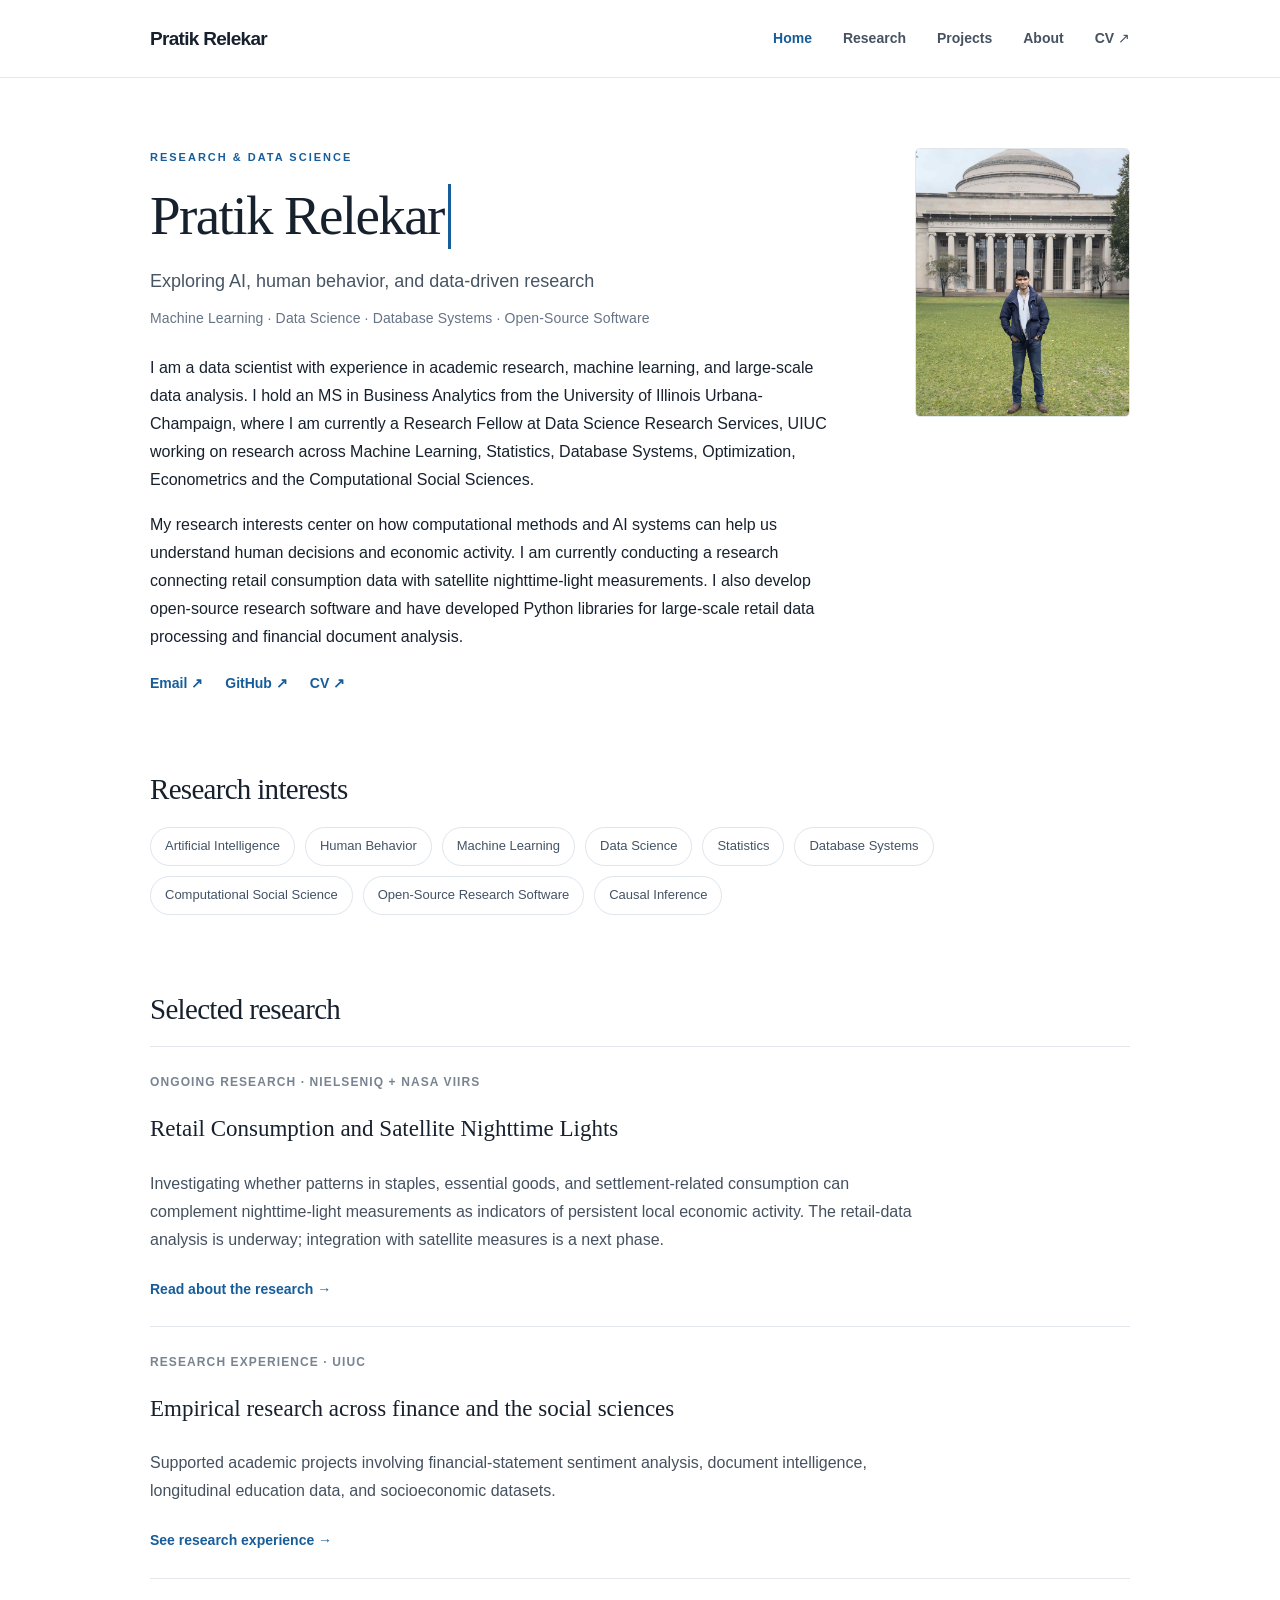
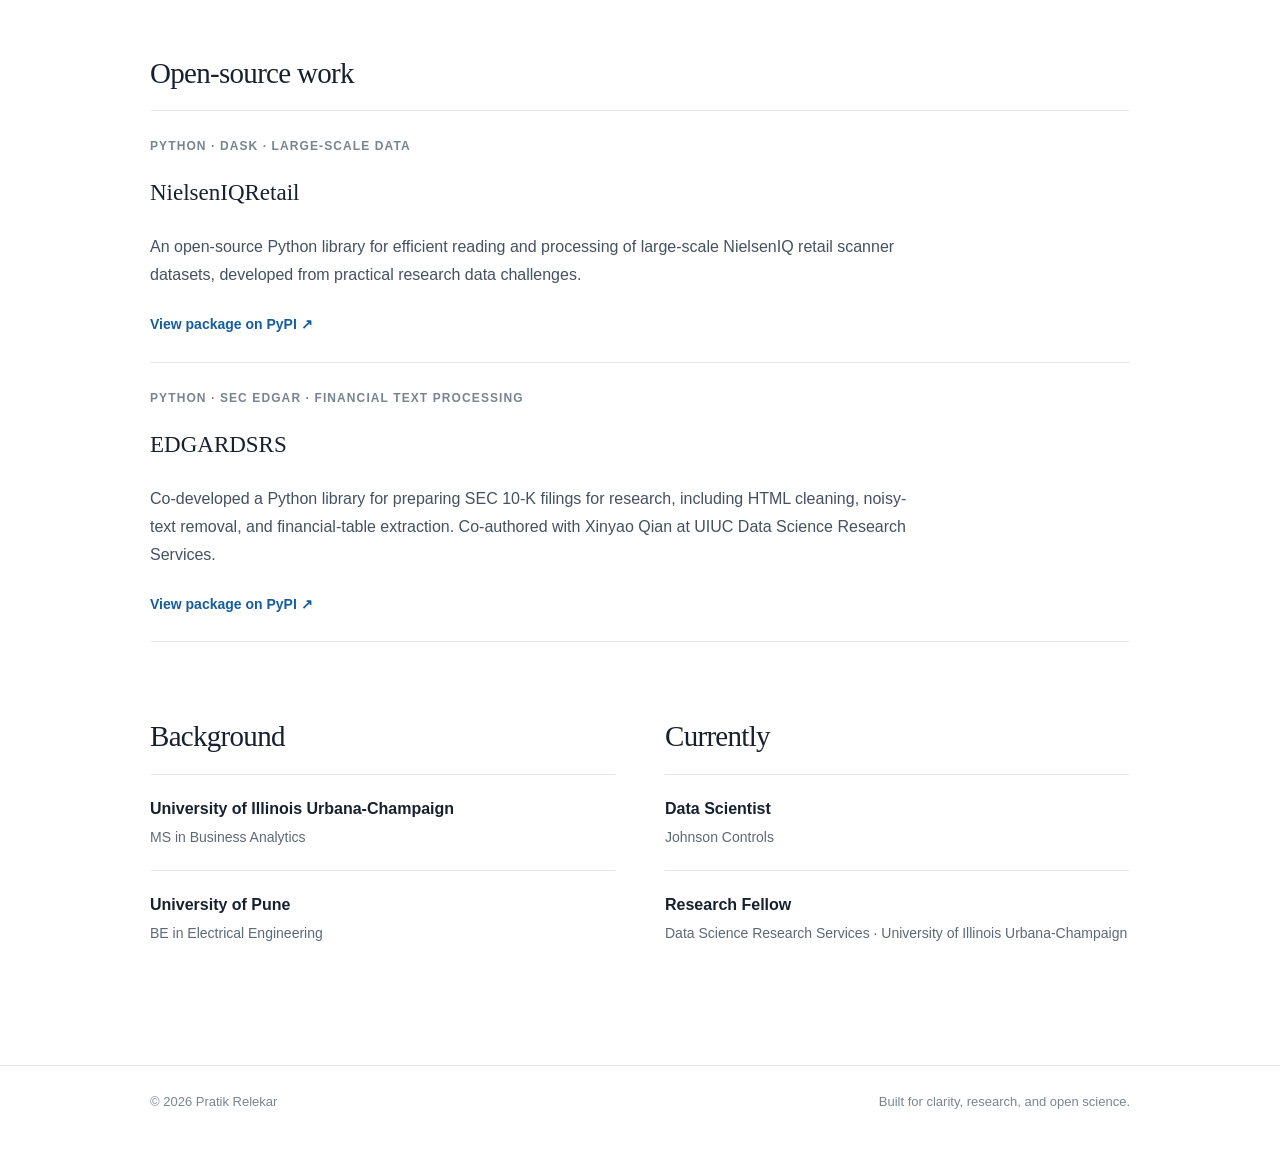
==== commit da9cd8fa: "Fix HTML formatting and structure" ====
--- a/index.html
+++ b/index.html
@@ -1 +1 @@
-<!doctype html><html lang="en"><head><meta charset="utf-8"><meta name="viewport" content="width=device-width,initial-scale=1"><meta name="description" content="Pratik Relekar — research interests in artificial intelligence, human behavior, and computational social science."><title>Pratik Relekar | Research & Projects</title><link rel="stylesheet" href="style.css"></head><body><header><div class="shell nav"><a class="brand" href="index.html">Pratik Relekar</a><button class="menu" data-toggle aria-expanded="false" aria-label="Toggle navigation">Menu ☰</button><nav class="links" data-links aria-label="Main navigation"><a class="active" href="index.html">Home</a><a href="research.html">Research</a><a href="projects.html">Projects</a><a href="about.html">About</a><a href="assets/Pratik_Relekar_CV.pdf" target="_blank" rel="noopener">CV ↗</a></nav></div></header><main class="shell main"><div class="intro"><div><p class="eyebrow">Research & data science</p><h1 class="typewriter-heading"><span class="typewriter-name" data-typewriter-name="Pratik Relekar">Pratik Relekar</span></h1><p class="subtitle">Exploring AI, human behavior, and data-driven research</p><p class="technical-focus">Machine Learning · Data Science · Database Systems · Open-Source Software</p><p>I am a data scientist with experience in academic research, machine learning, and large-scale data analysis. I hold an MS in Business Analytics from the University of Illinois Urbana-Champaign, where I am currently a Research Fellow at Data Science Research Services, UIUC working on research across Machine Learning, Statistics, Data Science, Optimization, Econometrics and the Computational Social Sciences.</p><p>My research interests center on how computational methods and AI systems can help us understand human decisions and economic activity. I am currently conducting a research connecting retail consumption data with satellite nighttime-light measurements. I also develop open-source research software and have developed Python libraries for large-scale retail data processing and financial document analysis.</p><div class="socials"><a href="mailto:pratik.relekar@gmail.com">Email ↗</a><a href="https://github.com/pratikrelekar" target="_blank" rel="noopener noreferrer">GitHub ↗</a><a href="assets/Pratik_Relekar_CV.pdf" target="_blank" rel="noopener">CV ↗</a></div></div><div class="portrait"><img src="assets/images/pratik-mit.jpg" alt="Pratik standing in front of the MIT Great Dome" width="850" height="1086"></div></div><section class="section"><h2 class="section-heading">Research interests</h2><div class="interests"><span class="pill">Artificial Intelligence</span><span class="pill">Human Behavior</span><span class="pill">Machine Learning</span><span class="pill">Data Science</span><span class="pill">Statistics</span><span class="pill">Database Systems</span><span class="pill">Computational Social Science</span><span class="pill">Open-Source Research Software</span><span class="pill">Causal Inference</span></div></section><section class="section"><h2 class="section-heading">Selected research</h2><article class="feature"><span class="meta">Ongoing research · NielsenIQ + NASA VIIRS</span><h3>Retail Consumption and Satellite Nighttime Lights</h3><p>Investigating whether patterns in staples, essential goods, and settlement-related consumption can complement nighttime-light measurements as indicators of persistent local economic activity. The retail-data analysis is underway; integration with satellite measures is a next phase.</p><a class="textlink" href="research.html">Read about the research →</a></article><article class="feature"><span class="meta">Research experience · UIUC</span><h3>Empirical research across finance and the social sciences</h3><p>Supported academic projects involving financial-statement sentiment analysis, document intelligence, longitudinal education data, and socioeconomic datasets.</p><a class="textlink" href="research.html#uiuc">See research experience →</a></article></section><section class="section"><h2 class="section-heading">Open-source work</h2><article class="feature"><span class="meta">Python · Dask · Large-scale data</span><h3>NielsenIQRetail</h3><p>An open-source Python library for efficient reading and processing of large-scale NielsenIQ retail scanner datasets, developed from practical research data challenges.</p><a class="textlink" href="https://pypi.org/project/NielsenIQRetail/" target="_blank" rel="noopener noreferrer">View package on PyPI ↗</a></article><article class="feature"><span class="meta">Python · SEC EDGAR · Financial text processing</span><h3>EDGARDSRS</h3><p>Co-developed a Python library for preparing SEC 10-K filings for research, including HTML cleaning, noisy-text removal, and financial-table extraction. Co-authored with Xinyao Qian at UIUC Data Science Research Services.</p><a class="textlink" href="https://pypi.org/project/edgardsrs/" target="_blank" rel="noopener noreferrer">View package on PyPI ↗</a></article></section><section class="section two-col"><div><h2 class="section-heading">Background</h2><div class="entry"><h3>University of Illinois Urbana-Champaign</h3><p>MS in Business Analytics</p></div><div class="entry"><h3>University of Pune</h3><p>BE in Electrical Engineering</p></div></div><div><h2 class="section-heading">Currently</h2><div class="entry"><h3>Data Scientist</h3><p>Johnson Controls</p></div><div class="entry"><h3>Research Fellow</h3><p>Data Science Research Services · University of Illinois Urbana-Champaign</p></div></div></section></main><footer class="foot"><div class="shell"><span>© <span data-year>2026</span> Pratik Relekar</span><span>Built for clarity, research, and open science.</span></div></footer><script src="app.js" defer></script></body></html>
+<!doctype html><html lang="en"><head><meta charset="utf-8"><meta name="viewport" content="width=device-width,initial-scale=1"><meta name="description" content="Pratik Relekar — research interests in artificial intelligence, human behavior, and computational social science."><title>Pratik Relekar | Research & Projects</title><link rel="stylesheet" href="style.css"></head><body><header><div class="shell nav"><a class="brand" href="index.html">Pratik Relekar</a><button class="menu" data-toggle aria-expanded="false" aria-label="Toggle navigation">Menu ☰</button><nav class="links" data-links aria-label="Main navigation"><a class="active" href="index.html">Home</a><a href="research.html">Research</a><a href="projects.html">Projects</a><a href="about.html">About</a><a href="assets/Pratik_Relekar_CV.pdf" target="_blank" rel="noopener">CV ↗</a></nav></div></header><main class="shell main"><div class="intro"><div><p class="eyebrow">Research & data science</p><h1 class="typewriter-heading"><span class="typewriter-name" data-typewriter-name="Pratik Relekar">Pratik Relekar</span></h1><p class="subtitle">Exploring AI, human behavior, and data-driven research</p><p class="technical-focus">Machine Learning · Data Science · Database Systems · Open-Source Software</p><p>I am a data scientist with experience in academic research, machine learning, and large-scale data analysis. I hold an MS in Business Analytics from the University of Illinois Urbana-Champaign, where I am currently a Research Fellow at Data Science Research Services, UIUC working on research across Machine Learning, Statistics, Database Systems, Optimization, Econometrics and the Computational Social Sciences.</p><p>My research interests center on how computational methods and AI systems can help us understand human decisions and economic activity. I am currently conducting a research connecting retail consumption data with satellite nighttime-light measurements. I also develop open-source research software and have developed Python libraries for large-scale retail data processing and financial document analysis.</p><div class="socials"><a href="mailto:pratik.relekar@gmail.com">Email ↗</a><a href="https://github.com/pratikrelekar" target="_blank" rel="noopener noreferrer">GitHub ↗</a><a href="assets/Pratik_Relekar_CV.pdf" target="_blank" rel="noopener">CV ↗</a></div></div><div class="portrait"><img src="assets/images/pratik-mit.jpg" alt="Pratik standing in front of the MIT Great Dome" width="850" height="1086"></div></div><section class="section"><h2 class="section-heading">Research interests</h2><div class="interests"><span class="pill">Artificial Intelligence</span><span class="pill">Human Behavior</span><span class="pill">Machine Learning</span><span class="pill">Data Science</span><span class="pill">Statistics</span><span class="pill">Database Systems</span><span class="pill">Computational Social Science</span><span class="pill">Open-Source Research Software</span><span class="pill">Causal Inference</span></div></section><section class="section"><h2 class="section-heading">Selected research</h2><article class="feature"><span class="meta">Ongoing research · NielsenIQ + NASA VIIRS</span><h3>Retail Consumption and Satellite Nighttime Lights</h3><p>Investigating whether patterns in staples, essential goods, and settlement-related consumption can complement nighttime-light measurements as indicators of persistent local economic activity. The retail-data analysis is underway; integration with satellite measures is a next phase.</p><a class="textlink" href="research.html">Read about the research →</a></article><article class="feature"><span class="meta">Research experience · UIUC</span><h3>Empirical research across finance and the social sciences</h3><p>Supported academic projects involving financial-statement sentiment analysis, document intelligence, longitudinal education data, and socioeconomic datasets.</p><a class="textlink" href="research.html#uiuc">See research experience →</a></article></section><section class="section"><h2 class="section-heading">Open-source work</h2><article class="feature"><span class="meta">Python · Dask · Large-scale data</span><h3>NielsenIQRetail</h3><p>An open-source Python library for efficient reading and processing of large-scale NielsenIQ retail scanner datasets, developed from practical research data challenges.</p><a class="textlink" href="https://pypi.org/project/NielsenIQRetail/" target="_blank" rel="noopener noreferrer">View package on PyPI ↗</a></article><article class="feature"><span class="meta">Python · SEC EDGAR · Financial text processing</span><h3>EDGARDSRS</h3><p>Co-developed a Python library for preparing SEC 10-K filings for research, including HTML cleaning, noisy-text removal, and financial-table extraction. Co-authored with Xinyao Qian at UIUC Data Science Research Services.</p><a class="textlink" href="https://pypi.org/project/edgardsrs/" target="_blank" rel="noopener noreferrer">View package on PyPI ↗</a></article></section><section class="section two-col"><div><h2 class="section-heading">Background</h2><div class="entry"><h3>University of Illinois Urbana-Champaign</h3><p>MS in Business Analytics</p></div><div class="entry"><h3>University of Pune</h3><p>BE in Electrical Engineering</p></div></div><div><h2 class="section-heading">Currently</h2><div class="entry"><h3>Data Scientist</h3><p>Johnson Controls</p></div><div class="entry"><h3>Research Fellow</h3><p>Data Science Research Services · University of Illinois Urbana-Champaign</p></div></div></section></main><footer class="foot"><div class="shell"><span>© <span data-year>2026</span> Pratik Relekar</span><span>Built for clarity, research, and open science.</span></div></footer><script src="app.js" defer></script></body></html>
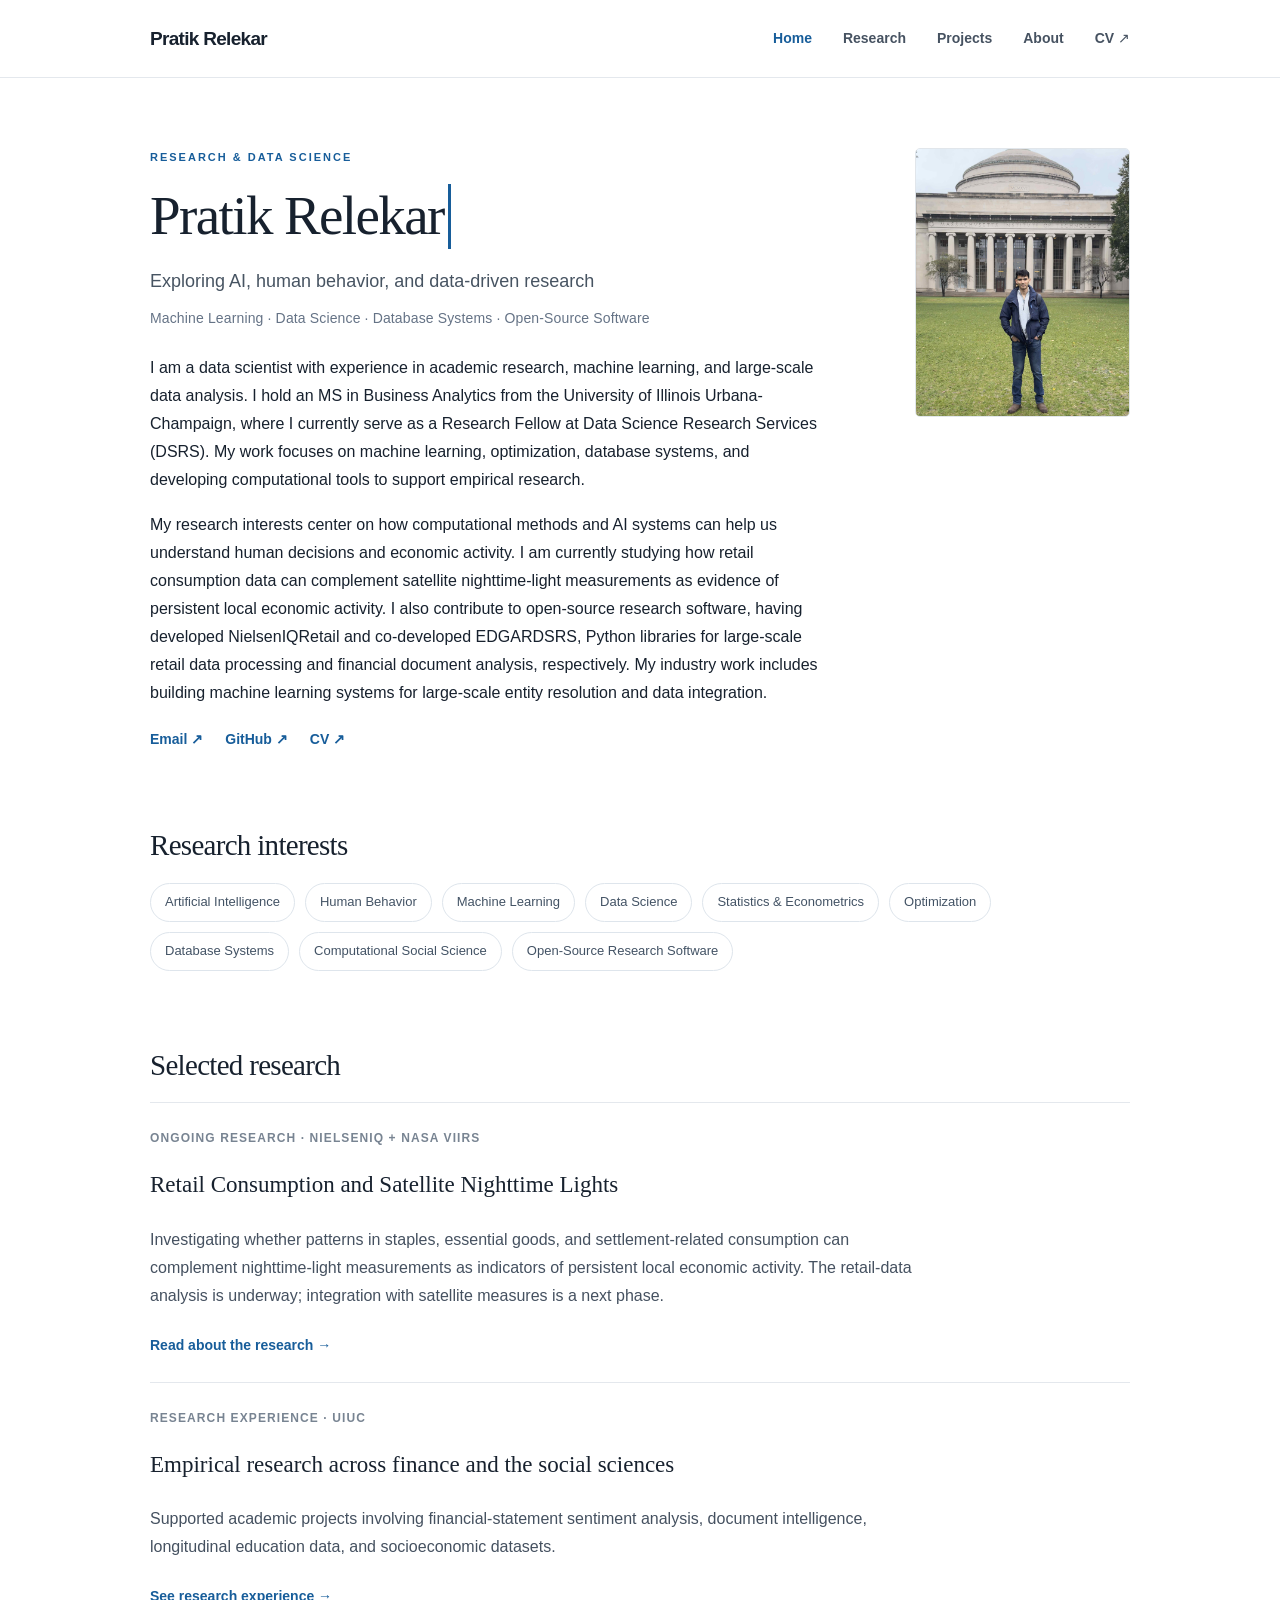
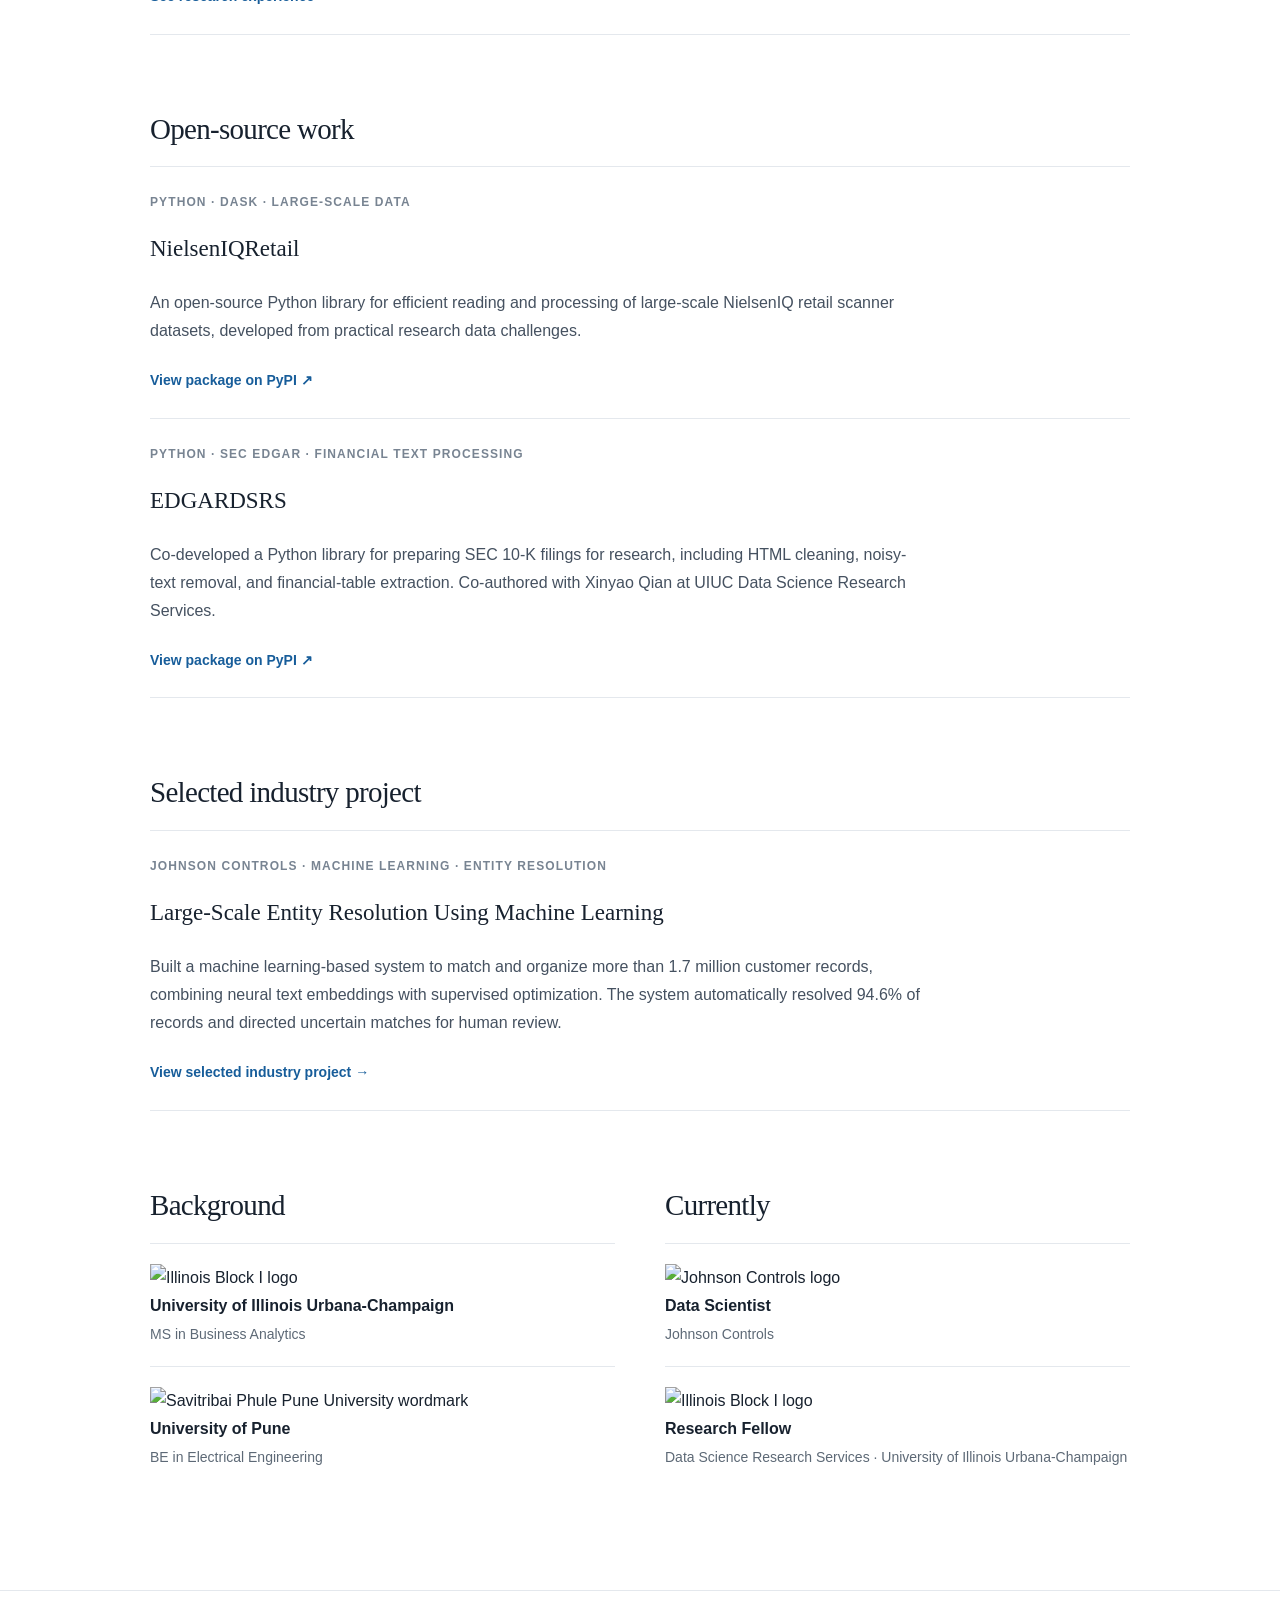
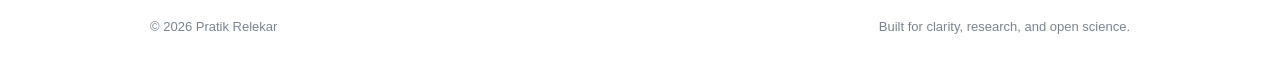
==== commit e8fc46b6: "Refactor index.html for improved semantics and readability Updated HTML structure and content for cl" ====
--- a/index.html
+++ b/index.html
@@ -1 +1,2 @@
-<!doctype html><html lang="en"><head><meta charset="utf-8"><meta name="viewport" content="width=device-width,initial-scale=1"><meta name="description" content="Pratik Relekar — research interests in artificial intelligence, human behavior, and computational social science."><title>Pratik Relekar | Research & Projects</title><link rel="stylesheet" href="style.css"></head><body><header><div class="shell nav"><a class="brand" href="index.html">Pratik Relekar</a><button class="menu" data-toggle aria-expanded="false" aria-label="Toggle navigation">Menu ☰</button><nav class="links" data-links aria-label="Main navigation"><a class="active" href="index.html">Home</a><a href="research.html">Research</a><a href="projects.html">Projects</a><a href="about.html">About</a><a href="assets/Pratik_Relekar_CV.pdf" target="_blank" rel="noopener">CV ↗</a></nav></div></header><main class="shell main"><div class="intro"><div><p class="eyebrow">Research & data science</p><h1 class="typewriter-heading"><span class="typewriter-name" data-typewriter-name="Pratik Relekar">Pratik Relekar</span></h1><p class="subtitle">Exploring AI, human behavior, and data-driven research</p><p class="technical-focus">Machine Learning · Data Science · Database Systems · Open-Source Software</p><p>I am a data scientist with experience in academic research, machine learning, and large-scale data analysis. I hold an MS in Business Analytics from the University of Illinois Urbana-Champaign, where I am currently a Research Fellow at Data Science Research Services, UIUC working on research across Machine Learning, Statistics, Database Systems, Optimization, Econometrics and the Computational Social Sciences.</p><p>My research interests center on how computational methods and AI systems can help us understand human decisions and economic activity. I am currently conducting a research connecting retail consumption data with satellite nighttime-light measurements. I also develop open-source research software and have developed Python libraries for large-scale retail data processing and financial document analysis.</p><div class="socials"><a href="mailto:pratik.relekar@gmail.com">Email ↗</a><a href="https://github.com/pratikrelekar" target="_blank" rel="noopener noreferrer">GitHub ↗</a><a href="assets/Pratik_Relekar_CV.pdf" target="_blank" rel="noopener">CV ↗</a></div></div><div class="portrait"><img src="assets/images/pratik-mit.jpg" alt="Pratik standing in front of the MIT Great Dome" width="850" height="1086"></div></div><section class="section"><h2 class="section-heading">Research interests</h2><div class="interests"><span class="pill">Artificial Intelligence</span><span class="pill">Human Behavior</span><span class="pill">Machine Learning</span><span class="pill">Data Science</span><span class="pill">Statistics</span><span class="pill">Database Systems</span><span class="pill">Computational Social Science</span><span class="pill">Open-Source Research Software</span><span class="pill">Causal Inference</span></div></section><section class="section"><h2 class="section-heading">Selected research</h2><article class="feature"><span class="meta">Ongoing research · NielsenIQ + NASA VIIRS</span><h3>Retail Consumption and Satellite Nighttime Lights</h3><p>Investigating whether patterns in staples, essential goods, and settlement-related consumption can complement nighttime-light measurements as indicators of persistent local economic activity. The retail-data analysis is underway; integration with satellite measures is a next phase.</p><a class="textlink" href="research.html">Read about the research →</a></article><article class="feature"><span class="meta">Research experience · UIUC</span><h3>Empirical research across finance and the social sciences</h3><p>Supported academic projects involving financial-statement sentiment analysis, document intelligence, longitudinal education data, and socioeconomic datasets.</p><a class="textlink" href="research.html#uiuc">See research experience →</a></article></section><section class="section"><h2 class="section-heading">Open-source work</h2><article class="feature"><span class="meta">Python · Dask · Large-scale data</span><h3>NielsenIQRetail</h3><p>An open-source Python library for efficient reading and processing of large-scale NielsenIQ retail scanner datasets, developed from practical research data challenges.</p><a class="textlink" href="https://pypi.org/project/NielsenIQRetail/" target="_blank" rel="noopener noreferrer">View package on PyPI ↗</a></article><article class="feature"><span class="meta">Python · SEC EDGAR · Financial text processing</span><h3>EDGARDSRS</h3><p>Co-developed a Python library for preparing SEC 10-K filings for research, including HTML cleaning, noisy-text removal, and financial-table extraction. Co-authored with Xinyao Qian at UIUC Data Science Research Services.</p><a class="textlink" href="https://pypi.org/project/edgardsrs/" target="_blank" rel="noopener noreferrer">View package on PyPI ↗</a></article></section><section class="section two-col"><div><h2 class="section-heading">Background</h2><div class="entry"><h3>University of Illinois Urbana-Champaign</h3><p>MS in Business Analytics</p></div><div class="entry"><h3>University of Pune</h3><p>BE in Electrical Engineering</p></div></div><div><h2 class="section-heading">Currently</h2><div class="entry"><h3>Data Scientist</h3><p>Johnson Controls</p></div><div class="entry"><h3>Research Fellow</h3><p>Data Science Research Services · University of Illinois Urbana-Champaign</p></div></div></section></main><footer class="foot"><div class="shell"><span>© <span data-year>2026</span> Pratik Relekar</span><span>Built for clarity, research, and open science.</span></div></footer><script src="app.js" defer></script></body></html>
+<!DOCTYPE html>
+<html lang="en"><head><meta charset="utf-8"/><meta content="width=device-width,initial-scale=1" name="viewport"/><meta content="Pratik Relekar — research interests in artificial intelligence, human behavior, and computational social science." name="description"/><title>Pratik Relekar | Research &amp; Projects</title><link href="style.css" rel="stylesheet"/></head><body><header><div class="shell nav"><a class="brand" href="index.html">Pratik Relekar</a><button aria-expanded="false" aria-label="Toggle navigation" class="menu" data-toggle="">Menu ☰</button><nav aria-label="Main navigation" class="links" data-links=""><a class="active" href="index.html">Home</a><a href="research.html">Research</a><a href="projects.html">Projects</a><a href="about.html">About</a><a href="assets/Pratik_Relekar_CV.pdf" rel="noopener" target="_blank">CV ↗</a></nav></div></header><main class="shell main"><div class="intro"><div><p class="eyebrow">Research &amp; data science</p><h1 class="typewriter-heading"><span class="typewriter-name" data-typewriter-name="Pratik Relekar">Pratik Relekar</span></h1><p class="subtitle">Exploring AI, human behavior, and data-driven research</p><p class="technical-focus">Machine Learning · Data Science · Database Systems · Open-Source Software</p><p>I am a data scientist with experience in academic research, machine learning, and large-scale data analysis. I hold an MS in Business Analytics from the University of Illinois Urbana-Champaign, where I currently serve as a Research Fellow at Data Science Research Services (DSRS). My work focuses on machine learning, optimization, database systems, and developing computational tools to support empirical research.</p><p>My research interests center on how computational methods and AI systems can help us understand human decisions and economic activity. I am currently studying how retail consumption data can complement satellite nighttime-light measurements as evidence of persistent local economic activity. I also contribute to open-source research software, having developed NielsenIQRetail and co-developed EDGARDSRS, Python libraries for large-scale retail data processing and financial document analysis, respectively. My industry work includes building machine learning systems for large-scale entity resolution and data integration.</p><div class="socials"><a href="mailto:pratik.relekar@gmail.com">Email ↗</a><a href="https://github.com/pratikrelekar" rel="noopener noreferrer" target="_blank">GitHub ↗</a><a href="assets/Pratik_Relekar_CV.pdf" rel="noopener" target="_blank">CV ↗</a></div></div><div class="portrait"><img alt="Pratik standing in front of the MIT Great Dome" height="1086" src="assets/images/pratik-mit.jpg" width="850"/></div></div><section class="section"><h2 class="section-heading">Research interests</h2><div class="interests"><span class="pill">Artificial Intelligence</span><span class="pill">Human Behavior</span><span class="pill">Machine Learning</span><span class="pill">Data Science</span><span class="pill">Statistics &amp; Econometrics</span><span class="pill">Optimization</span><span class="pill">Database Systems</span><span class="pill">Computational Social Science</span><span class="pill">Open-Source Research Software</span></div></section><section class="section"><h2 class="section-heading">Selected research</h2><article class="feature"><span class="meta">Ongoing research · NielsenIQ + NASA VIIRS</span><h3>Retail Consumption and Satellite Nighttime Lights</h3><p>Investigating whether patterns in staples, essential goods, and settlement-related consumption can complement nighttime-light measurements as indicators of persistent local economic activity. The retail-data analysis is underway; integration with satellite measures is a next phase.</p><a class="textlink" href="research.html">Read about the research →</a></article><article class="feature"><span class="meta">Research experience · UIUC</span><h3>Empirical research across finance and the social sciences</h3><p>Supported academic projects involving financial-statement sentiment analysis, document intelligence, longitudinal education data, and socioeconomic datasets.</p><a class="textlink" href="research.html#uiuc">See research experience →</a></article></section><section class="section"><h2 class="section-heading">Open-source work</h2><article class="feature"><span class="meta">Python · Dask · Large-scale data</span><h3>NielsenIQRetail</h3><p>An open-source Python library for efficient reading and processing of large-scale NielsenIQ retail scanner datasets, developed from practical research data challenges.</p><a class="textlink" href="https://pypi.org/project/NielsenIQRetail/" rel="noopener noreferrer" target="_blank">View package on PyPI ↗</a></article><article class="feature"><span class="meta">Python · SEC EDGAR · Financial text processing</span><h3>EDGARDSRS</h3><p>Co-developed a Python library for preparing SEC 10-K filings for research, including HTML cleaning, noisy-text removal, and financial-table extraction. Co-authored with Xinyao Qian at UIUC Data Science Research Services.</p><a class="textlink" href="https://pypi.org/project/edgardsrs/" rel="noopener noreferrer" target="_blank">View package on PyPI ↗</a></article></section><section class="section"><h2 class="section-heading">Selected industry project</h2><article class="feature"><span class="meta">Johnson Controls · Machine learning · Entity resolution</span><h3>Large-Scale Entity Resolution Using Machine Learning</h3><p>Built a machine learning-based system to match and organize more than 1.7 million customer records, combining neural text embeddings with supervised optimization. The system automatically resolved 94.6% of records and directed uncertain matches for human review.</p><a class="textlink" href="projects.html#entity-resolution">View selected industry project →</a></article></section><section class="section two-col"><div><h2 class="section-heading">Background</h2><div class="entry logo-entry"><div class="affiliation-logo "><img src="https://cdn.brand.illinois.edu/logos/block-i.svg" alt="Illinois Block I logo" loading="lazy" referrerpolicy="no-referrer" /></div><div class="affiliation-details"><h3>University of Illinois Urbana-Champaign</h3><p>MS in Business Analytics</p></div></div><div class="entry logo-entry"><div class="affiliation-logo pune-logo"><img src="https://commons.wikimedia.org/wiki/Special:FilePath/Sppuwordmark.png" alt="Savitribai Phule Pune University wordmark" loading="lazy" referrerpolicy="no-referrer" /></div><div class="affiliation-details"><h3>University of Pune</h3><p>BE in Electrical Engineering</p></div></div></div><div><h2 class="section-heading">Currently</h2><div class="entry logo-entry"><div class="affiliation-logo jci-logo"><img src="https://www.companieslogo.com/img/orig/JCI_BIG-296a3757.svg" alt="Johnson Controls logo" loading="lazy" referrerpolicy="no-referrer" /></div><div class="affiliation-details"><h3>Data Scientist</h3><p>Johnson Controls</p></div></div><div class="entry logo-entry"><div class="affiliation-logo "><img src="https://cdn.brand.illinois.edu/logos/block-i.svg" alt="Illinois Block I logo" loading="lazy" referrerpolicy="no-referrer" /></div><div class="affiliation-details"><h3>Research Fellow</h3><p>Data Science Research Services · University of Illinois Urbana-Champaign</p></div></div></div></section></main><footer class="foot"><div class="shell"><span>© <span data-year="">2026</span> Pratik Relekar</span><span>Built for clarity, research, and open science.</span></div></footer><script defer="" src="app.js"></script></body></html>
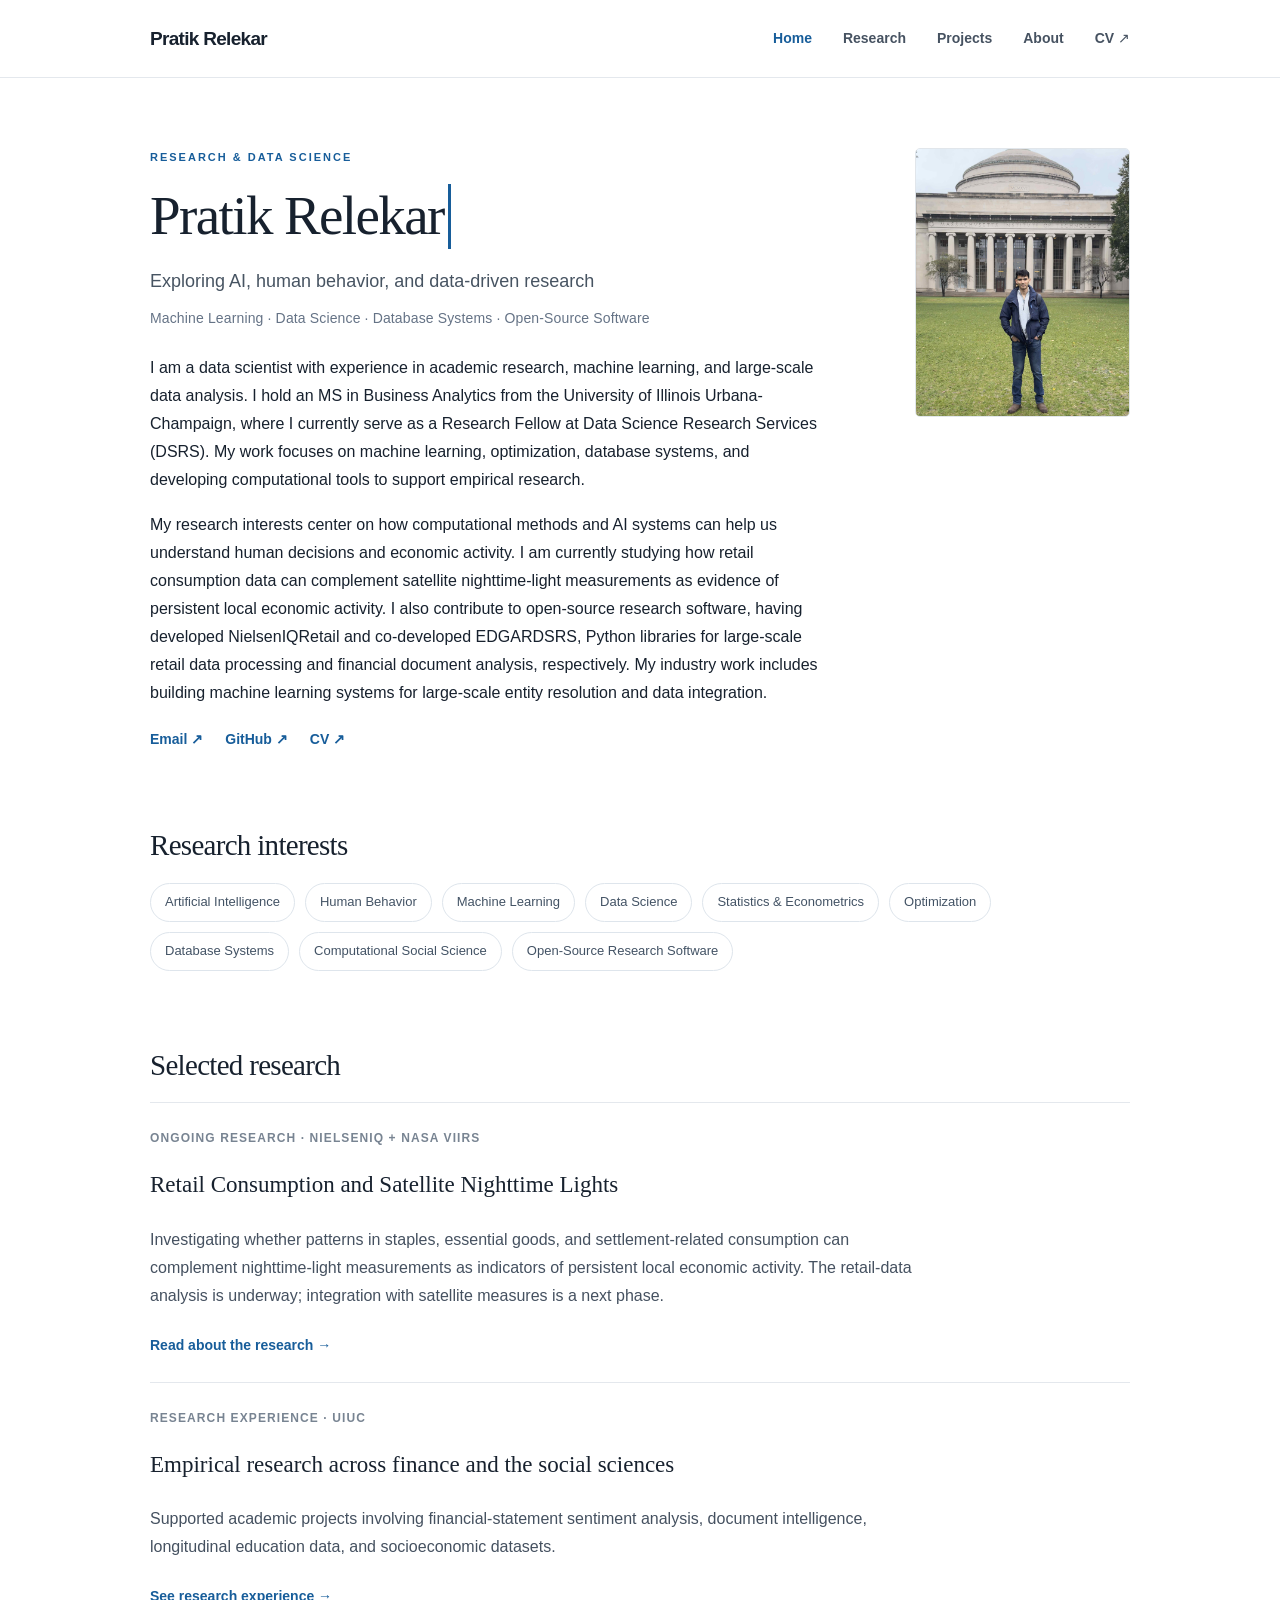
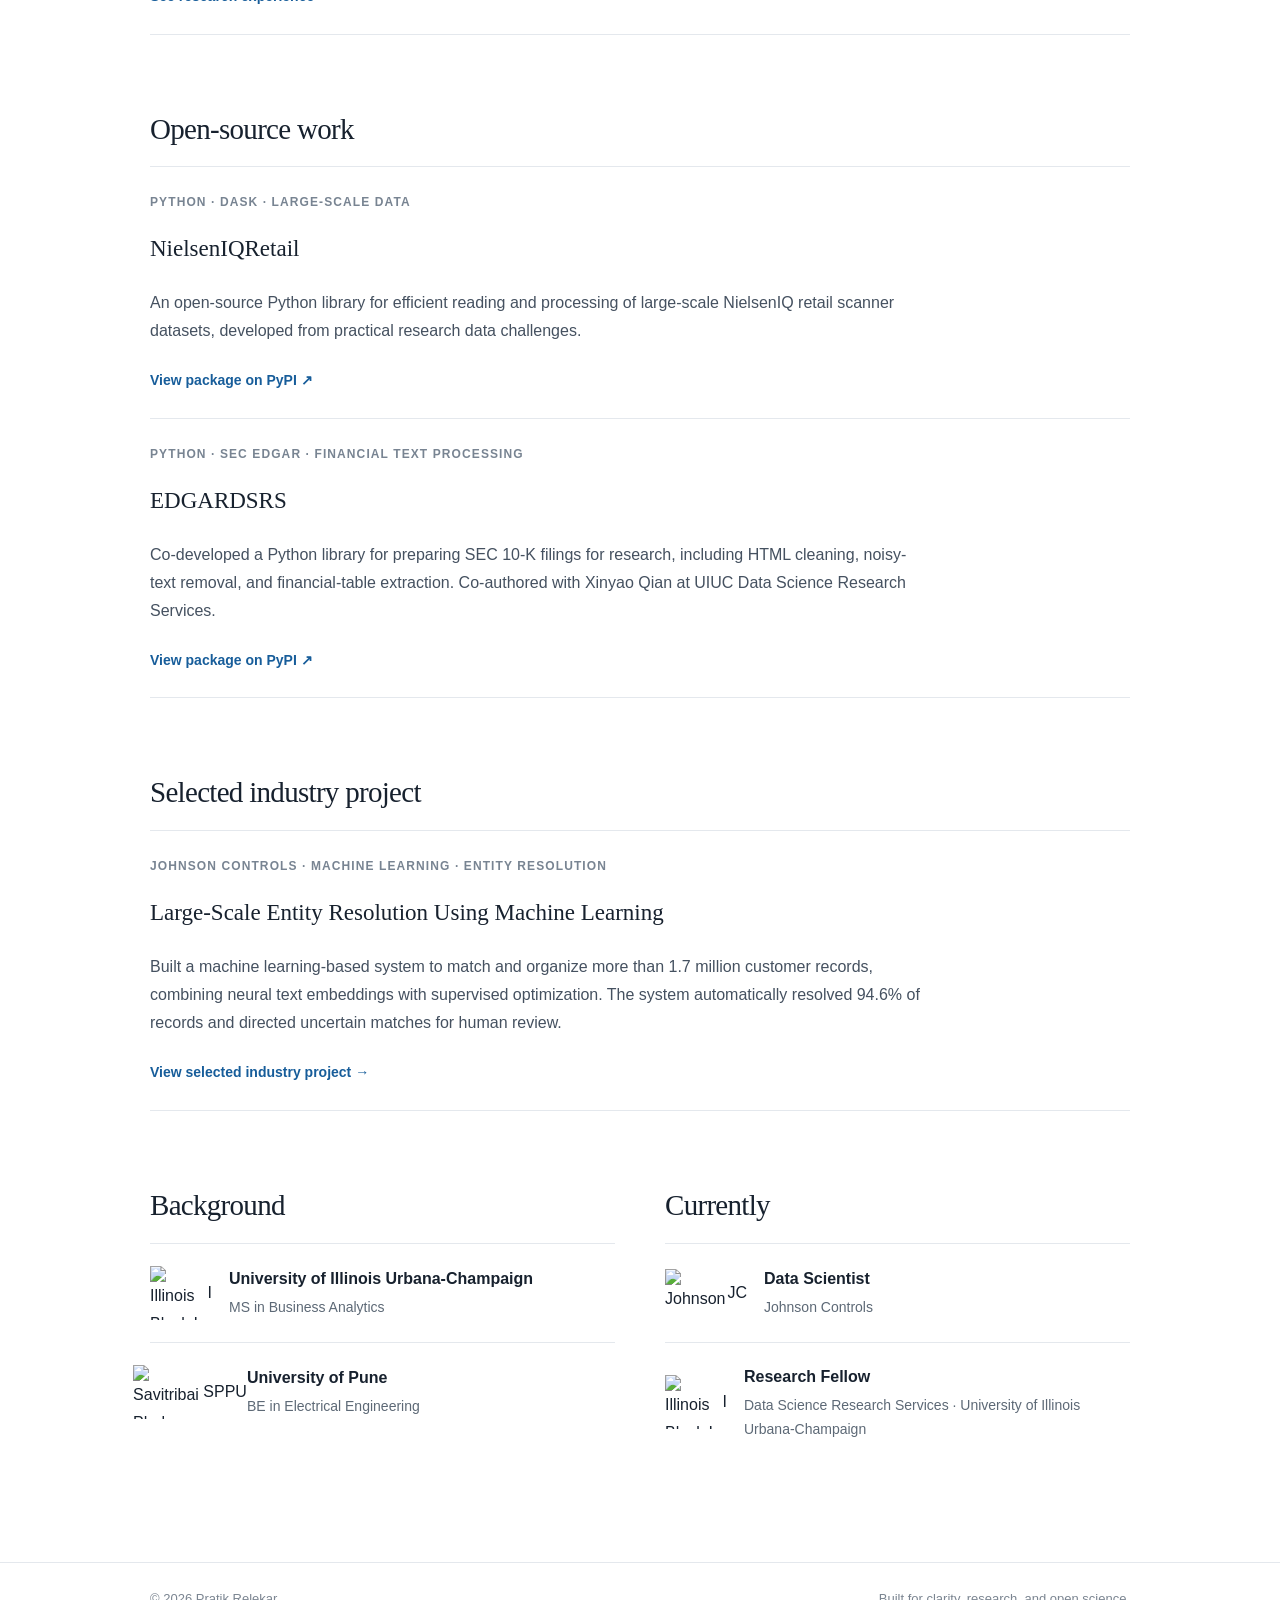
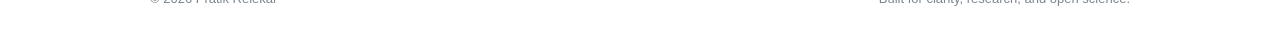
==== commit 35891f69: "Fix HTML formatting and structure" ====
--- a/index.html
+++ b/index.html
@@ -1,2 +1,3 @@
 <!DOCTYPE html>
-<html lang="en"><head><meta charset="utf-8"/><meta content="width=device-width,initial-scale=1" name="viewport"/><meta content="Pratik Relekar — research interests in artificial intelligence, human behavior, and computational social science." name="description"/><title>Pratik Relekar | Research &amp; Projects</title><link href="style.css" rel="stylesheet"/></head><body><header><div class="shell nav"><a class="brand" href="index.html">Pratik Relekar</a><button aria-expanded="false" aria-label="Toggle navigation" class="menu" data-toggle="">Menu ☰</button><nav aria-label="Main navigation" class="links" data-links=""><a class="active" href="index.html">Home</a><a href="research.html">Research</a><a href="projects.html">Projects</a><a href="about.html">About</a><a href="assets/Pratik_Relekar_CV.pdf" rel="noopener" target="_blank">CV ↗</a></nav></div></header><main class="shell main"><div class="intro"><div><p class="eyebrow">Research &amp; data science</p><h1 class="typewriter-heading"><span class="typewriter-name" data-typewriter-name="Pratik Relekar">Pratik Relekar</span></h1><p class="subtitle">Exploring AI, human behavior, and data-driven research</p><p class="technical-focus">Machine Learning · Data Science · Database Systems · Open-Source Software</p><p>I am a data scientist with experience in academic research, machine learning, and large-scale data analysis. I hold an MS in Business Analytics from the University of Illinois Urbana-Champaign, where I currently serve as a Research Fellow at Data Science Research Services (DSRS). My work focuses on machine learning, optimization, database systems, and developing computational tools to support empirical research.</p><p>My research interests center on how computational methods and AI systems can help us understand human decisions and economic activity. I am currently studying how retail consumption data can complement satellite nighttime-light measurements as evidence of persistent local economic activity. I also contribute to open-source research software, having developed NielsenIQRetail and co-developed EDGARDSRS, Python libraries for large-scale retail data processing and financial document analysis, respectively. My industry work includes building machine learning systems for large-scale entity resolution and data integration.</p><div class="socials"><a href="mailto:pratik.relekar@gmail.com">Email ↗</a><a href="https://github.com/pratikrelekar" rel="noopener noreferrer" target="_blank">GitHub ↗</a><a href="assets/Pratik_Relekar_CV.pdf" rel="noopener" target="_blank">CV ↗</a></div></div><div class="portrait"><img alt="Pratik standing in front of the MIT Great Dome" height="1086" src="assets/images/pratik-mit.jpg" width="850"/></div></div><section class="section"><h2 class="section-heading">Research interests</h2><div class="interests"><span class="pill">Artificial Intelligence</span><span class="pill">Human Behavior</span><span class="pill">Machine Learning</span><span class="pill">Data Science</span><span class="pill">Statistics &amp; Econometrics</span><span class="pill">Optimization</span><span class="pill">Database Systems</span><span class="pill">Computational Social Science</span><span class="pill">Open-Source Research Software</span></div></section><section class="section"><h2 class="section-heading">Selected research</h2><article class="feature"><span class="meta">Ongoing research · NielsenIQ + NASA VIIRS</span><h3>Retail Consumption and Satellite Nighttime Lights</h3><p>Investigating whether patterns in staples, essential goods, and settlement-related consumption can complement nighttime-light measurements as indicators of persistent local economic activity. The retail-data analysis is underway; integration with satellite measures is a next phase.</p><a class="textlink" href="research.html">Read about the research →</a></article><article class="feature"><span class="meta">Research experience · UIUC</span><h3>Empirical research across finance and the social sciences</h3><p>Supported academic projects involving financial-statement sentiment analysis, document intelligence, longitudinal education data, and socioeconomic datasets.</p><a class="textlink" href="research.html#uiuc">See research experience →</a></article></section><section class="section"><h2 class="section-heading">Open-source work</h2><article class="feature"><span class="meta">Python · Dask · Large-scale data</span><h3>NielsenIQRetail</h3><p>An open-source Python library for efficient reading and processing of large-scale NielsenIQ retail scanner datasets, developed from practical research data challenges.</p><a class="textlink" href="https://pypi.org/project/NielsenIQRetail/" rel="noopener noreferrer" target="_blank">View package on PyPI ↗</a></article><article class="feature"><span class="meta">Python · SEC EDGAR · Financial text processing</span><h3>EDGARDSRS</h3><p>Co-developed a Python library for preparing SEC 10-K filings for research, including HTML cleaning, noisy-text removal, and financial-table extraction. Co-authored with Xinyao Qian at UIUC Data Science Research Services.</p><a class="textlink" href="https://pypi.org/project/edgardsrs/" rel="noopener noreferrer" target="_blank">View package on PyPI ↗</a></article></section><section class="section"><h2 class="section-heading">Selected industry project</h2><article class="feature"><span class="meta">Johnson Controls · Machine learning · Entity resolution</span><h3>Large-Scale Entity Resolution Using Machine Learning</h3><p>Built a machine learning-based system to match and organize more than 1.7 million customer records, combining neural text embeddings with supervised optimization. The system automatically resolved 94.6% of records and directed uncertain matches for human review.</p><a class="textlink" href="projects.html#entity-resolution">View selected industry project →</a></article></section><section class="section two-col"><div><h2 class="section-heading">Background</h2><div class="entry logo-entry"><div class="affiliation-logo "><img src="https://cdn.brand.illinois.edu/logos/block-i.svg" alt="Illinois Block I logo" loading="lazy" referrerpolicy="no-referrer" /></div><div class="affiliation-details"><h3>University of Illinois Urbana-Champaign</h3><p>MS in Business Analytics</p></div></div><div class="entry logo-entry"><div class="affiliation-logo pune-logo"><img src="https://commons.wikimedia.org/wiki/Special:FilePath/Sppuwordmark.png" alt="Savitribai Phule Pune University wordmark" loading="lazy" referrerpolicy="no-referrer" /></div><div class="affiliation-details"><h3>University of Pune</h3><p>BE in Electrical Engineering</p></div></div></div><div><h2 class="section-heading">Currently</h2><div class="entry logo-entry"><div class="affiliation-logo jci-logo"><img src="https://www.companieslogo.com/img/orig/JCI_BIG-296a3757.svg" alt="Johnson Controls logo" loading="lazy" referrerpolicy="no-referrer" /></div><div class="affiliation-details"><h3>Data Scientist</h3><p>Johnson Controls</p></div></div><div class="entry logo-entry"><div class="affiliation-logo "><img src="https://cdn.brand.illinois.edu/logos/block-i.svg" alt="Illinois Block I logo" loading="lazy" referrerpolicy="no-referrer" /></div><div class="affiliation-details"><h3>Research Fellow</h3><p>Data Science Research Services · University of Illinois Urbana-Champaign</p></div></div></div></section></main><footer class="foot"><div class="shell"><span>© <span data-year="">2026</span> Pratik Relekar</span><span>Built for clarity, research, and open science.</span></div></footer><script defer="" src="app.js"></script></body></html>
+
+<html lang="en"><head><meta charset="utf-8"/><meta content="width=device-width,initial-scale=1" name="viewport"/><meta content="Pratik Relekar — research interests in artificial intelligence, human behavior, and computational social science." name="description"/><title>Pratik Relekar | Research &amp; Projects</title><link href="style.css" rel="stylesheet"/></head><body><header><div class="shell nav"><a class="brand" href="index.html">Pratik Relekar</a><button aria-expanded="false" aria-label="Toggle navigation" class="menu" data-toggle="">Menu ☰</button><nav aria-label="Main navigation" class="links" data-links=""><a class="active" href="index.html">Home</a><a href="research.html">Research</a><a href="projects.html">Projects</a><a href="about.html">About</a><a href="assets/Pratik_Relekar_CV.pdf" rel="noopener" target="_blank">CV ↗</a></nav></div></header><main class="shell main"><div class="intro"><div><p class="eyebrow">Research &amp; data science</p><h1 class="typewriter-heading"><span class="typewriter-name" data-typewriter-name="Pratik Relekar">Pratik Relekar</span></h1><p class="subtitle">Exploring AI, human behavior, and data-driven research</p><p class="technical-focus">Machine Learning · Data Science · Database Systems · Open-Source Software</p><p>I am a data scientist with experience in academic research, machine learning, and large-scale data analysis. I hold an MS in Business Analytics from the University of Illinois Urbana-Champaign, where I currently serve as a Research Fellow at Data Science Research Services (DSRS). My work focuses on machine learning, optimization, database systems, and developing computational tools to support empirical research.</p><p>My research interests center on how computational methods and AI systems can help us understand human decisions and economic activity. I am currently studying how retail consumption data can complement satellite nighttime-light measurements as evidence of persistent local economic activity. I also contribute to open-source research software, having developed NielsenIQRetail and co-developed EDGARDSRS, Python libraries for large-scale retail data processing and financial document analysis, respectively. My industry work includes building machine learning systems for large-scale entity resolution and data integration.</p><div class="socials"><a href="mailto:pratik.relekar@gmail.com">Email ↗</a><a href="https://github.com/pratikrelekar" rel="noopener noreferrer" target="_blank">GitHub ↗</a><a href="assets/Pratik_Relekar_CV.pdf" rel="noopener" target="_blank">CV ↗</a></div></div><div class="portrait"><img alt="Pratik standing in front of the MIT Great Dome" height="1086" src="assets/images/pratik-mit.jpg" width="850"/></div></div><section class="section"><h2 class="section-heading">Research interests</h2><div class="interests"><span class="pill">Artificial Intelligence</span><span class="pill">Human Behavior</span><span class="pill">Machine Learning</span><span class="pill">Data Science</span><span class="pill">Statistics &amp; Econometrics</span><span class="pill">Optimization</span><span class="pill">Database Systems</span><span class="pill">Computational Social Science</span><span class="pill">Open-Source Research Software</span></div></section><section class="section"><h2 class="section-heading">Selected research</h2><article class="feature"><span class="meta">Ongoing research · NielsenIQ + NASA VIIRS</span><h3>Retail Consumption and Satellite Nighttime Lights</h3><p>Investigating whether patterns in staples, essential goods, and settlement-related consumption can complement nighttime-light measurements as indicators of persistent local economic activity. The retail-data analysis is underway; integration with satellite measures is a next phase.</p><a class="textlink" href="research.html">Read about the research →</a></article><article class="feature"><span class="meta">Research experience · UIUC</span><h3>Empirical research across finance and the social sciences</h3><p>Supported academic projects involving financial-statement sentiment analysis, document intelligence, longitudinal education data, and socioeconomic datasets.</p><a class="textlink" href="research.html#uiuc">See research experience →</a></article></section><section class="section"><h2 class="section-heading">Open-source work</h2><article class="feature"><span class="meta">Python · Dask · Large-scale data</span><h3>NielsenIQRetail</h3><p>An open-source Python library for efficient reading and processing of large-scale NielsenIQ retail scanner datasets, developed from practical research data challenges.</p><a class="textlink" href="https://pypi.org/project/NielsenIQRetail/" rel="noopener noreferrer" target="_blank">View package on PyPI ↗</a></article><article class="feature"><span class="meta">Python · SEC EDGAR · Financial text processing</span><h3>EDGARDSRS</h3><p>Co-developed a Python library for preparing SEC 10-K filings for research, including HTML cleaning, noisy-text removal, and financial-table extraction. Co-authored with Xinyao Qian at UIUC Data Science Research Services.</p><a class="textlink" href="https://pypi.org/project/edgardsrs/" rel="noopener noreferrer" target="_blank">View package on PyPI ↗</a></article></section><section class="section"><h2 class="section-heading">Selected industry project</h2><article class="feature"><span class="meta">Johnson Controls · Machine learning · Entity resolution</span><h3>Large-Scale Entity Resolution Using Machine Learning</h3><p>Built a machine learning-based system to match and organize more than 1.7 million customer records, combining neural text embeddings with supervised optimization. The system automatically resolved 94.6% of records and directed uncertain matches for human review.</p><a class="textlink" href="projects.html#entity-resolution">View selected industry project →</a></article></section><section class="section two-col"><div><h2 class="section-heading">Background</h2><div class="entry logo-entry"><div class="affiliation-logo"><img alt="Illinois Block I logo" decoding="async" loading="eager" onerror="this.hidden=true;this.nextElementSibling.hidden=false;" onload="this.nextElementSibling.hidden=true;" referrerpolicy="no-referrer" src="https://cdn.brand.illinois.edu/logos/block-i.svg"/><span class="logo-fallback uiuc-fallback" hidden="">I</span></div><div class="affiliation-details"><h3>University of Illinois Urbana-Champaign</h3><p>MS in Business Analytics</p></div></div><div class="entry logo-entry"><div class="affiliation-logo pune-logo"><img alt="Savitribai Phule Pune University wordmark" decoding="async" loading="eager" onerror="this.hidden=true;this.nextElementSibling.hidden=false;" onload="this.nextElementSibling.hidden=true;" referrerpolicy="no-referrer" src="https://commons.wikimedia.org/wiki/Special:FilePath/Sppuwordmark.png"/><span class="logo-fallback sppu-fallback" hidden="">SPPU</span></div><div class="affiliation-details"><h3>University of Pune</h3><p>BE in Electrical Engineering</p></div></div></div><div><h2 class="section-heading">Currently</h2><div class="entry logo-entry"><div class="affiliation-logo jci-logo"><img alt="Johnson Controls logo" decoding="async" loading="eager" onerror="this.hidden=true;this.nextElementSibling.hidden=false;" onload="this.nextElementSibling.hidden=true;" referrerpolicy="no-referrer" src="https://www.companieslogo.com/img/orig/JCI_BIG-296a3757.svg"/><span class="logo-fallback jci-fallback" hidden="">JC</span></div><div class="affiliation-details"><h3>Data Scientist</h3><p>Johnson Controls</p></div></div><div class="entry logo-entry"><div class="affiliation-logo"><img alt="Illinois Block I logo" decoding="async" loading="eager" onerror="this.hidden=true;this.nextElementSibling.hidden=false;" onload="this.nextElementSibling.hidden=true;" referrerpolicy="no-referrer" src="https://cdn.brand.illinois.edu/logos/block-i.svg"/><span class="logo-fallback uiuc-fallback" hidden="">I</span></div><div class="affiliation-details"><h3>Research Fellow</h3><p>Data Science Research Services · University of Illinois Urbana-Champaign</p></div></div></div></section></main><footer class="foot"><div class="shell"><span>© <span data-year="">2026</span> Pratik Relekar</span><span>Built for clarity, research, and open science.</span></div></footer><script defer="" src="app.js"></script></body></html>
--- a/style.css
+++ b/style.css
@@ -20,3 +20,14 @@
 @media (prefers-reduced-motion: reduce) {
   .typewriter-name.is-typing { animation: none; border-right: 0; }
 }
+
+/* Affiliation marks in Currently and Background. */
+.logo-entry { display:flex; align-items:center; gap:17px; min-height:90px; }
+.affiliation-logo { flex:0 0 62px; width:62px; min-height:58px; display:flex; align-items:center; justify-content:center; }
+.affiliation-logo img { display:block; width:100%; max-height:54px; object-fit:contain; }
+.affiliation-logo.jci-logo { flex-basis:82px; width:82px; }
+.affiliation-logo.jci-logo img { max-height:48px; }
+.affiliation-logo.pune-logo { flex-basis:80px; width:80px; }
+.affiliation-logo.pune-logo img { max-height:54px; }
+.affiliation-details { flex:1; min-width:0; }
+@media(max-width:700px) { .logo-entry { gap:14px; } .affiliation-logo { flex-basis:54px; width:54px; } .affiliation-logo.jci-logo,.affiliation-logo.pune-logo { flex-basis:70px; width:70px; } }
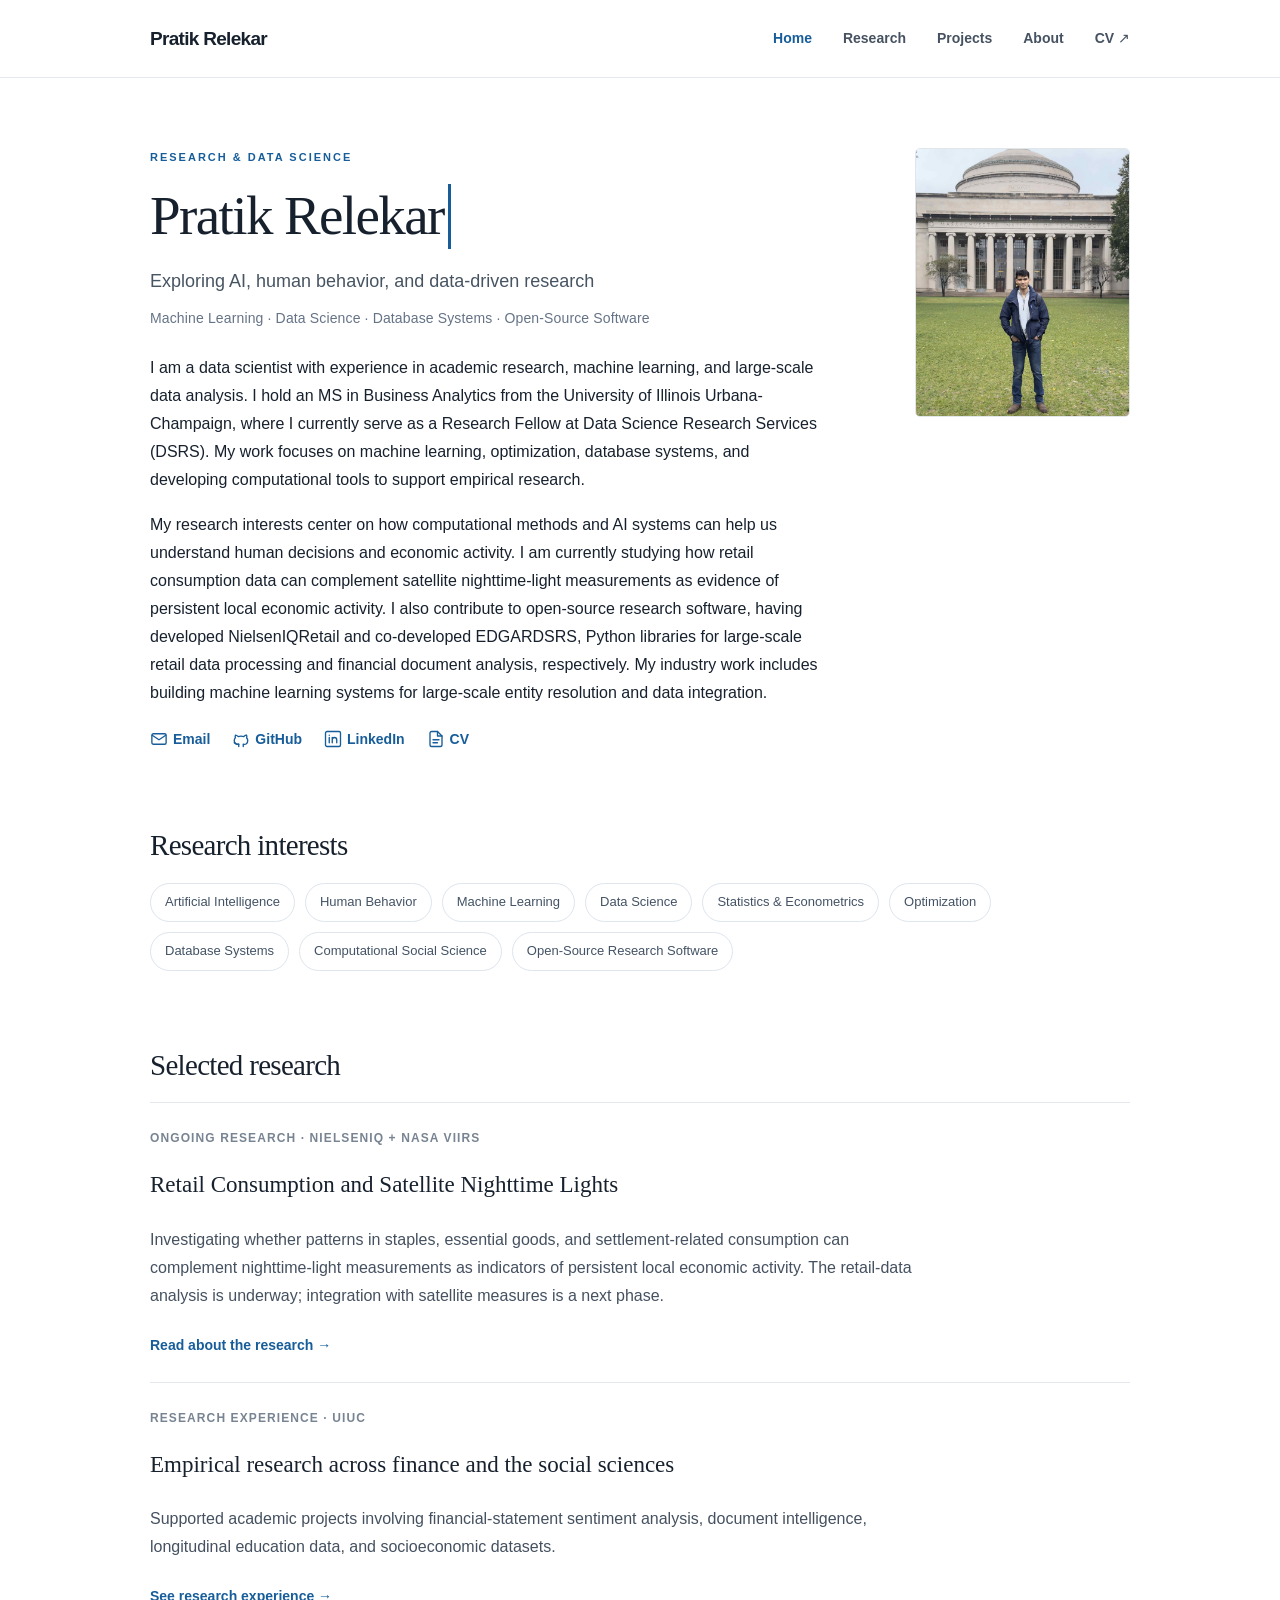
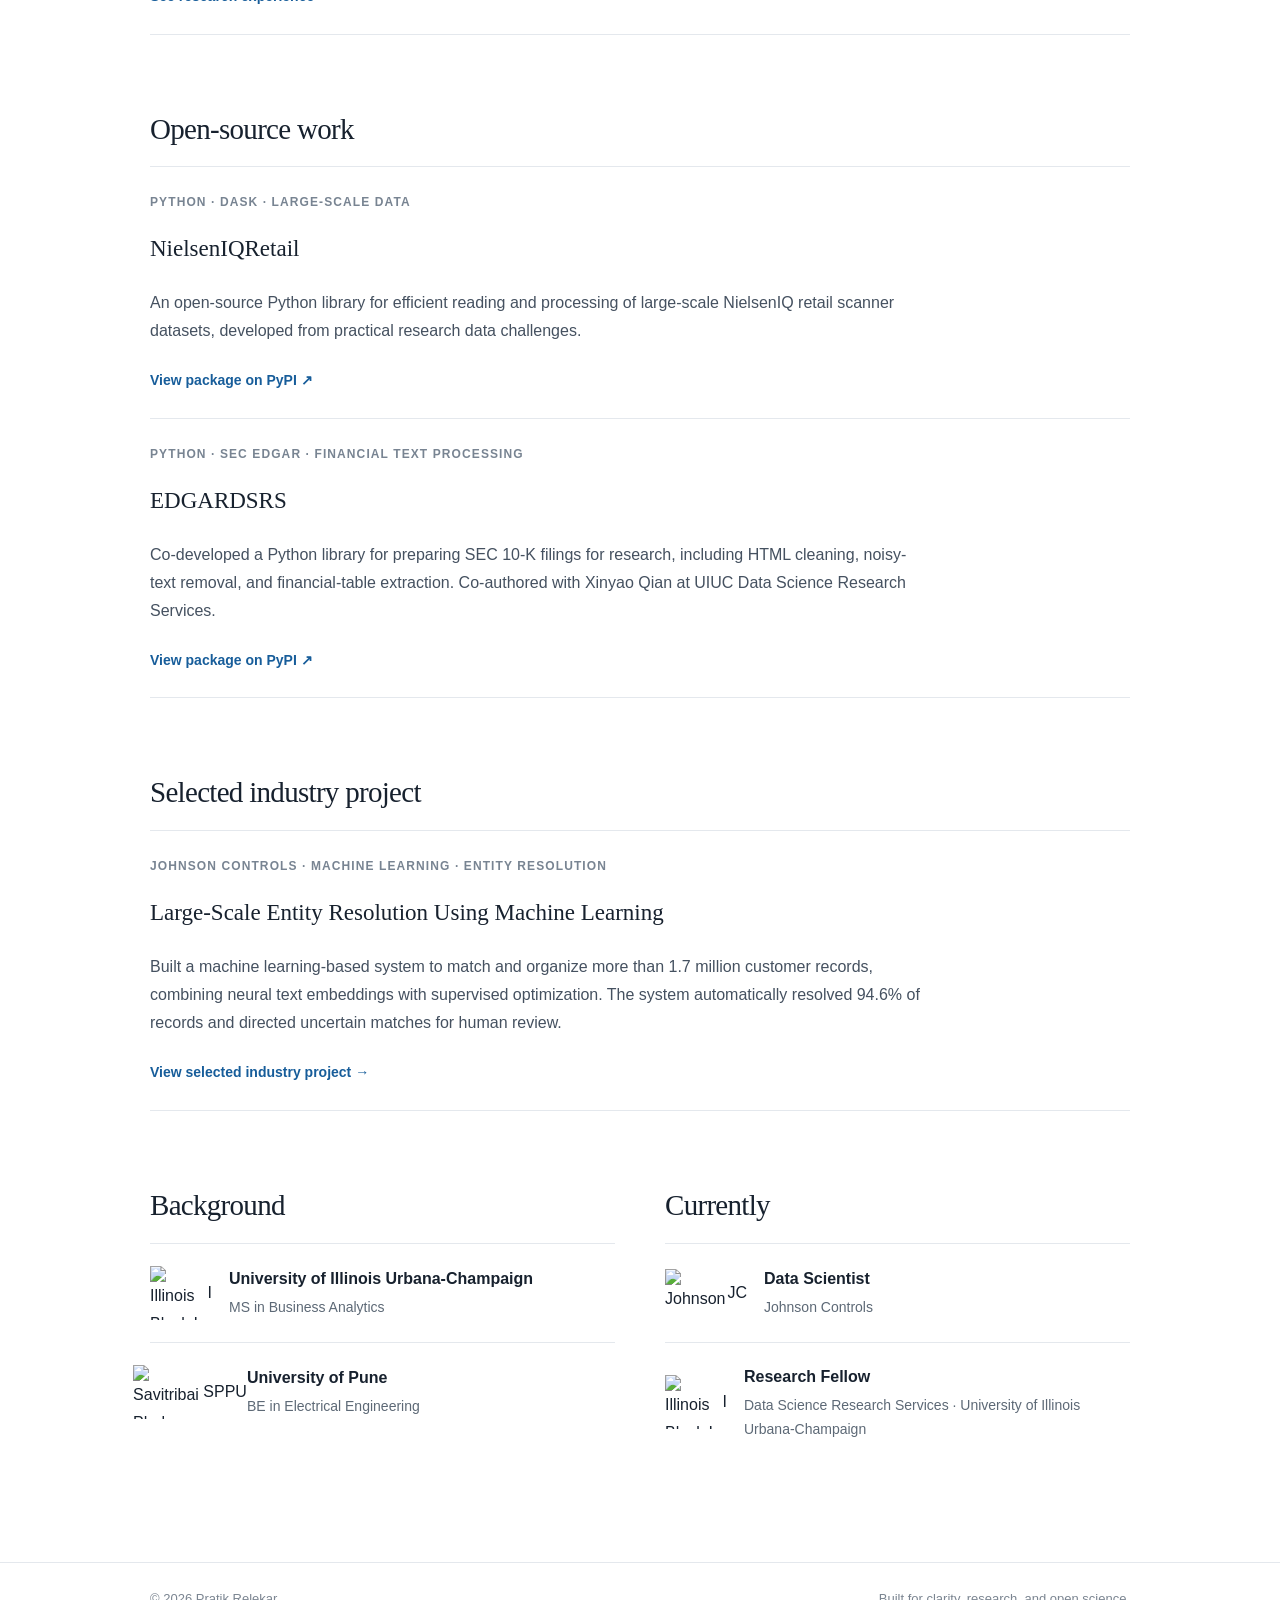
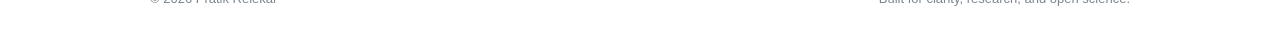
==== commit fddfd637: "Fix HTML structure and improve accessibility" ====
--- a/index.html
+++ b/index.html
@@ -1,3 +1,3 @@
 <!DOCTYPE html>
 
-<html lang="en"><head><meta charset="utf-8"/><meta content="width=device-width,initial-scale=1" name="viewport"/><meta content="Pratik Relekar — research interests in artificial intelligence, human behavior, and computational social science." name="description"/><title>Pratik Relekar | Research &amp; Projects</title><link href="style.css" rel="stylesheet"/></head><body><header><div class="shell nav"><a class="brand" href="index.html">Pratik Relekar</a><button aria-expanded="false" aria-label="Toggle navigation" class="menu" data-toggle="">Menu ☰</button><nav aria-label="Main navigation" class="links" data-links=""><a class="active" href="index.html">Home</a><a href="research.html">Research</a><a href="projects.html">Projects</a><a href="about.html">About</a><a href="assets/Pratik_Relekar_CV.pdf" rel="noopener" target="_blank">CV ↗</a></nav></div></header><main class="shell main"><div class="intro"><div><p class="eyebrow">Research &amp; data science</p><h1 class="typewriter-heading"><span class="typewriter-name" data-typewriter-name="Pratik Relekar">Pratik Relekar</span></h1><p class="subtitle">Exploring AI, human behavior, and data-driven research</p><p class="technical-focus">Machine Learning · Data Science · Database Systems · Open-Source Software</p><p>I am a data scientist with experience in academic research, machine learning, and large-scale data analysis. I hold an MS in Business Analytics from the University of Illinois Urbana-Champaign, where I currently serve as a Research Fellow at Data Science Research Services (DSRS). My work focuses on machine learning, optimization, database systems, and developing computational tools to support empirical research.</p><p>My research interests center on how computational methods and AI systems can help us understand human decisions and economic activity. I am currently studying how retail consumption data can complement satellite nighttime-light measurements as evidence of persistent local economic activity. I also contribute to open-source research software, having developed NielsenIQRetail and co-developed EDGARDSRS, Python libraries for large-scale retail data processing and financial document analysis, respectively. My industry work includes building machine learning systems for large-scale entity resolution and data integration.</p><div class="socials"><a href="mailto:pratik.relekar@gmail.com">Email ↗</a><a href="https://github.com/pratikrelekar" rel="noopener noreferrer" target="_blank">GitHub ↗</a><a href="assets/Pratik_Relekar_CV.pdf" rel="noopener" target="_blank">CV ↗</a></div></div><div class="portrait"><img alt="Pratik standing in front of the MIT Great Dome" height="1086" src="assets/images/pratik-mit.jpg" width="850"/></div></div><section class="section"><h2 class="section-heading">Research interests</h2><div class="interests"><span class="pill">Artificial Intelligence</span><span class="pill">Human Behavior</span><span class="pill">Machine Learning</span><span class="pill">Data Science</span><span class="pill">Statistics &amp; Econometrics</span><span class="pill">Optimization</span><span class="pill">Database Systems</span><span class="pill">Computational Social Science</span><span class="pill">Open-Source Research Software</span></div></section><section class="section"><h2 class="section-heading">Selected research</h2><article class="feature"><span class="meta">Ongoing research · NielsenIQ + NASA VIIRS</span><h3>Retail Consumption and Satellite Nighttime Lights</h3><p>Investigating whether patterns in staples, essential goods, and settlement-related consumption can complement nighttime-light measurements as indicators of persistent local economic activity. The retail-data analysis is underway; integration with satellite measures is a next phase.</p><a class="textlink" href="research.html">Read about the research →</a></article><article class="feature"><span class="meta">Research experience · UIUC</span><h3>Empirical research across finance and the social sciences</h3><p>Supported academic projects involving financial-statement sentiment analysis, document intelligence, longitudinal education data, and socioeconomic datasets.</p><a class="textlink" href="research.html#uiuc">See research experience →</a></article></section><section class="section"><h2 class="section-heading">Open-source work</h2><article class="feature"><span class="meta">Python · Dask · Large-scale data</span><h3>NielsenIQRetail</h3><p>An open-source Python library for efficient reading and processing of large-scale NielsenIQ retail scanner datasets, developed from practical research data challenges.</p><a class="textlink" href="https://pypi.org/project/NielsenIQRetail/" rel="noopener noreferrer" target="_blank">View package on PyPI ↗</a></article><article class="feature"><span class="meta">Python · SEC EDGAR · Financial text processing</span><h3>EDGARDSRS</h3><p>Co-developed a Python library for preparing SEC 10-K filings for research, including HTML cleaning, noisy-text removal, and financial-table extraction. Co-authored with Xinyao Qian at UIUC Data Science Research Services.</p><a class="textlink" href="https://pypi.org/project/edgardsrs/" rel="noopener noreferrer" target="_blank">View package on PyPI ↗</a></article></section><section class="section"><h2 class="section-heading">Selected industry project</h2><article class="feature"><span class="meta">Johnson Controls · Machine learning · Entity resolution</span><h3>Large-Scale Entity Resolution Using Machine Learning</h3><p>Built a machine learning-based system to match and organize more than 1.7 million customer records, combining neural text embeddings with supervised optimization. The system automatically resolved 94.6% of records and directed uncertain matches for human review.</p><a class="textlink" href="projects.html#entity-resolution">View selected industry project →</a></article></section><section class="section two-col"><div><h2 class="section-heading">Background</h2><div class="entry logo-entry"><div class="affiliation-logo"><img alt="Illinois Block I logo" decoding="async" loading="eager" onerror="this.hidden=true;this.nextElementSibling.hidden=false;" onload="this.nextElementSibling.hidden=true;" referrerpolicy="no-referrer" src="https://cdn.brand.illinois.edu/logos/block-i.svg"/><span class="logo-fallback uiuc-fallback" hidden="">I</span></div><div class="affiliation-details"><h3>University of Illinois Urbana-Champaign</h3><p>MS in Business Analytics</p></div></div><div class="entry logo-entry"><div class="affiliation-logo pune-logo"><img alt="Savitribai Phule Pune University wordmark" decoding="async" loading="eager" onerror="this.hidden=true;this.nextElementSibling.hidden=false;" onload="this.nextElementSibling.hidden=true;" referrerpolicy="no-referrer" src="https://commons.wikimedia.org/wiki/Special:FilePath/Sppuwordmark.png"/><span class="logo-fallback sppu-fallback" hidden="">SPPU</span></div><div class="affiliation-details"><h3>University of Pune</h3><p>BE in Electrical Engineering</p></div></div></div><div><h2 class="section-heading">Currently</h2><div class="entry logo-entry"><div class="affiliation-logo jci-logo"><img alt="Johnson Controls logo" decoding="async" loading="eager" onerror="this.hidden=true;this.nextElementSibling.hidden=false;" onload="this.nextElementSibling.hidden=true;" referrerpolicy="no-referrer" src="https://www.companieslogo.com/img/orig/JCI_BIG-296a3757.svg"/><span class="logo-fallback jci-fallback" hidden="">JC</span></div><div class="affiliation-details"><h3>Data Scientist</h3><p>Johnson Controls</p></div></div><div class="entry logo-entry"><div class="affiliation-logo"><img alt="Illinois Block I logo" decoding="async" loading="eager" onerror="this.hidden=true;this.nextElementSibling.hidden=false;" onload="this.nextElementSibling.hidden=true;" referrerpolicy="no-referrer" src="https://cdn.brand.illinois.edu/logos/block-i.svg"/><span class="logo-fallback uiuc-fallback" hidden="">I</span></div><div class="affiliation-details"><h3>Research Fellow</h3><p>Data Science Research Services · University of Illinois Urbana-Champaign</p></div></div></div></section></main><footer class="foot"><div class="shell"><span>© <span data-year="">2026</span> Pratik Relekar</span><span>Built for clarity, research, and open science.</span></div></footer><script defer="" src="app.js"></script></body></html>
+<html lang="en"><head><meta charset="utf-8"/><meta content="width=device-width,initial-scale=1" name="viewport"/><meta content="Pratik Relekar — research interests in artificial intelligence, human behavior, and computational social science." name="description"/><title>Pratik Relekar | Research &amp; Projects</title><link href="style.css" rel="stylesheet"/></head><body><header><div class="shell nav"><a class="brand" href="index.html">Pratik Relekar</a><button aria-expanded="false" aria-label="Toggle navigation" class="menu" data-toggle="">Menu ☰</button><nav aria-label="Main navigation" class="links" data-links=""><a class="active" href="index.html">Home</a><a href="research.html">Research</a><a href="projects.html">Projects</a><a href="about.html">About</a><a href="assets/Pratik_Relekar_CV.pdf" rel="noopener" target="_blank">CV ↗</a></nav></div></header><main class="shell main"><div class="intro"><div><p class="eyebrow">Research &amp; data science</p><h1 class="typewriter-heading"><span class="typewriter-name" data-typewriter-name="Pratik Relekar">Pratik Relekar</span></h1><p class="subtitle">Exploring AI, human behavior, and data-driven research</p><p class="technical-focus">Machine Learning · Data Science · Database Systems · Open-Source Software</p><p>I am a data scientist with experience in academic research, machine learning, and large-scale data analysis. I hold an MS in Business Analytics from the University of Illinois Urbana-Champaign, where I currently serve as a Research Fellow at Data Science Research Services (DSRS). My work focuses on machine learning, optimization, database systems, and developing computational tools to support empirical research.</p><p>My research interests center on how computational methods and AI systems can help us understand human decisions and economic activity. I am currently studying how retail consumption data can complement satellite nighttime-light measurements as evidence of persistent local economic activity. I also contribute to open-source research software, having developed NielsenIQRetail and co-developed EDGARDSRS, Python libraries for large-scale retail data processing and financial document analysis, respectively. My industry work includes building machine learning systems for large-scale entity resolution and data integration.</p><div class="socials" aria-label="Contact and profiles"><a href="mailto:pratik.relekar@gmail.com"><svg class="social-icon" width="18" height="18" viewBox="0 0 24 24" fill="none" stroke="currentColor" stroke-width="1.8" stroke-linecap="round" stroke-linejoin="round" aria-hidden="true"><rect x="2.5" y="5" width="19" height="14" rx="2"/><path d="m3 7 9 6 9-6"/></svg><span>Email</span></a><a href="https://github.com/pratikrelekar" rel="noopener noreferrer" target="_blank"><svg class="social-icon" width="18" height="18" viewBox="0 0 24 24" fill="none" stroke="currentColor" stroke-width="1.8" stroke-linecap="round" stroke-linejoin="round" aria-hidden="true"><path d="M9 19c-4 1-4-2-6-2"/><path d="M9 22v-3.1c-3.3.7-6-1-6-5 0-1.5.5-2.6 1.5-3.5-.4-1.1-.4-2.3.1-3.5 0 0 1.1-.3 3.6 1.8a13 13 0 0 1 7.6 0C18.3 6.6 19.4 7 19.4 7c.5 1.2.5 2.4.1 3.5 1 .9 1.5 2 1.5 3.5 0 4-2.7 5.7-6 5V22"/></svg><span>GitHub</span></a><a href="https://www.linkedin.com/in/pratikrelekar" rel="noopener noreferrer" target="_blank"><svg class="social-icon" width="18" height="18" viewBox="0 0 24 24" fill="none" stroke="currentColor" stroke-width="1.8" stroke-linecap="round" stroke-linejoin="round" aria-hidden="true"><rect x="2" y="2" width="20" height="20" rx="2"/><path d="M7 10v7M7 7v.01M11 17v-7M11 13a3 3 0 0 1 6 0v4"/></svg><span>LinkedIn</span></a><a href="assets/Pratik_Relekar_CV.pdf" rel="noopener" target="_blank"><svg class="social-icon" width="18" height="18" viewBox="0 0 24 24" fill="none" stroke="currentColor" stroke-width="1.8" stroke-linecap="round" stroke-linejoin="round" aria-hidden="true"><path d="M14 2H6a2 2 0 0 0-2 2v16a2 2 0 0 0 2 2h12a2 2 0 0 0 2-2V8z"/><path d="M14 2v6h6M8 13h8M8 17h6"/></svg><span>CV</span></a></div></div><div class="portrait"><img alt="Pratik standing in front of the MIT Great Dome" height="1086" src="assets/images/pratik-mit.jpg" width="850"/></div></div><section class="section"><h2 class="section-heading">Research interests</h2><div class="interests"><span class="pill">Artificial Intelligence</span><span class="pill">Human Behavior</span><span class="pill">Machine Learning</span><span class="pill">Data Science</span><span class="pill">Statistics &amp; Econometrics</span><span class="pill">Optimization</span><span class="pill">Database Systems</span><span class="pill">Computational Social Science</span><span class="pill">Open-Source Research Software</span></div></section><section class="section"><h2 class="section-heading">Selected research</h2><article class="feature"><span class="meta">Ongoing research · NielsenIQ + NASA VIIRS</span><h3>Retail Consumption and Satellite Nighttime Lights</h3><p>Investigating whether patterns in staples, essential goods, and settlement-related consumption can complement nighttime-light measurements as indicators of persistent local economic activity. The retail-data analysis is underway; integration with satellite measures is a next phase.</p><a class="textlink" href="research.html">Read about the research →</a></article><article class="feature"><span class="meta">Research experience · UIUC</span><h3>Empirical research across finance and the social sciences</h3><p>Supported academic projects involving financial-statement sentiment analysis, document intelligence, longitudinal education data, and socioeconomic datasets.</p><a class="textlink" href="research.html#uiuc">See research experience →</a></article></section><section class="section"><h2 class="section-heading">Open-source work</h2><article class="feature"><span class="meta">Python · Dask · Large-scale data</span><h3>NielsenIQRetail</h3><p>An open-source Python library for efficient reading and processing of large-scale NielsenIQ retail scanner datasets, developed from practical research data challenges.</p><a class="textlink" href="https://pypi.org/project/NielsenIQRetail/" rel="noopener noreferrer" target="_blank">View package on PyPI ↗</a></article><article class="feature"><span class="meta">Python · SEC EDGAR · Financial text processing</span><h3>EDGARDSRS</h3><p>Co-developed a Python library for preparing SEC 10-K filings for research, including HTML cleaning, noisy-text removal, and financial-table extraction. Co-authored with Xinyao Qian at UIUC Data Science Research Services.</p><a class="textlink" href="https://pypi.org/project/edgardsrs/" rel="noopener noreferrer" target="_blank">View package on PyPI ↗</a></article></section><section class="section"><h2 class="section-heading">Selected industry project</h2><article class="feature"><span class="meta">Johnson Controls · Machine learning · Entity resolution</span><h3>Large-Scale Entity Resolution Using Machine Learning</h3><p>Built a machine learning-based system to match and organize more than 1.7 million customer records, combining neural text embeddings with supervised optimization. The system automatically resolved 94.6% of records and directed uncertain matches for human review.</p><a class="textlink" href="projects.html#entity-resolution">View selected industry project →</a></article></section><section class="section two-col"><div><h2 class="section-heading">Background</h2><div class="entry logo-entry"><div class="affiliation-logo"><img alt="Illinois Block I logo" decoding="async" loading="eager" onerror="this.hidden=true;this.nextElementSibling.hidden=false;" onload="this.nextElementSibling.hidden=true;" referrerpolicy="no-referrer" src="https://cdn.brand.illinois.edu/logos/block-i.svg"/><span class="logo-fallback uiuc-fallback" hidden="">I</span></div><div class="affiliation-details"><h3>University of Illinois Urbana-Champaign</h3><p>MS in Business Analytics</p></div></div><div class="entry logo-entry"><div class="affiliation-logo pune-logo"><img alt="Savitribai Phule Pune University wordmark" decoding="async" loading="eager" onerror="this.hidden=true;this.nextElementSibling.hidden=false;" onload="this.nextElementSibling.hidden=true;" referrerpolicy="no-referrer" src="https://commons.wikimedia.org/wiki/Special:FilePath/Sppuwordmark.png"/><span class="logo-fallback sppu-fallback" hidden="">SPPU</span></div><div class="affiliation-details"><h3>University of Pune</h3><p>BE in Electrical Engineering</p></div></div></div><div><h2 class="section-heading">Currently</h2><div class="entry logo-entry"><div class="affiliation-logo jci-logo"><img alt="Johnson Controls logo" decoding="async" loading="eager" onerror="this.hidden=true;this.nextElementSibling.hidden=false;" onload="this.nextElementSibling.hidden=true;" referrerpolicy="no-referrer" src="https://www.companieslogo.com/img/orig/JCI_BIG-296a3757.svg"/><span class="logo-fallback jci-fallback" hidden="">JC</span></div><div class="affiliation-details"><h3>Data Scientist</h3><p>Johnson Controls</p></div></div><div class="entry logo-entry"><div class="affiliation-logo"><img alt="Illinois Block I logo" decoding="async" loading="eager" onerror="this.hidden=true;this.nextElementSibling.hidden=false;" onload="this.nextElementSibling.hidden=true;" referrerpolicy="no-referrer" src="https://cdn.brand.illinois.edu/logos/block-i.svg"/><span class="logo-fallback uiuc-fallback" hidden="">I</span></div><div class="affiliation-details"><h3>Research Fellow</h3><p>Data Science Research Services · University of Illinois Urbana-Champaign</p></div></div></div></section></main><footer class="foot"><div class="shell"><span>© <span data-year="">2026</span> Pratik Relekar</span><span>Built for clarity, research, and open science.</span></div></footer><script defer="" src="app.js"></script></body></html>
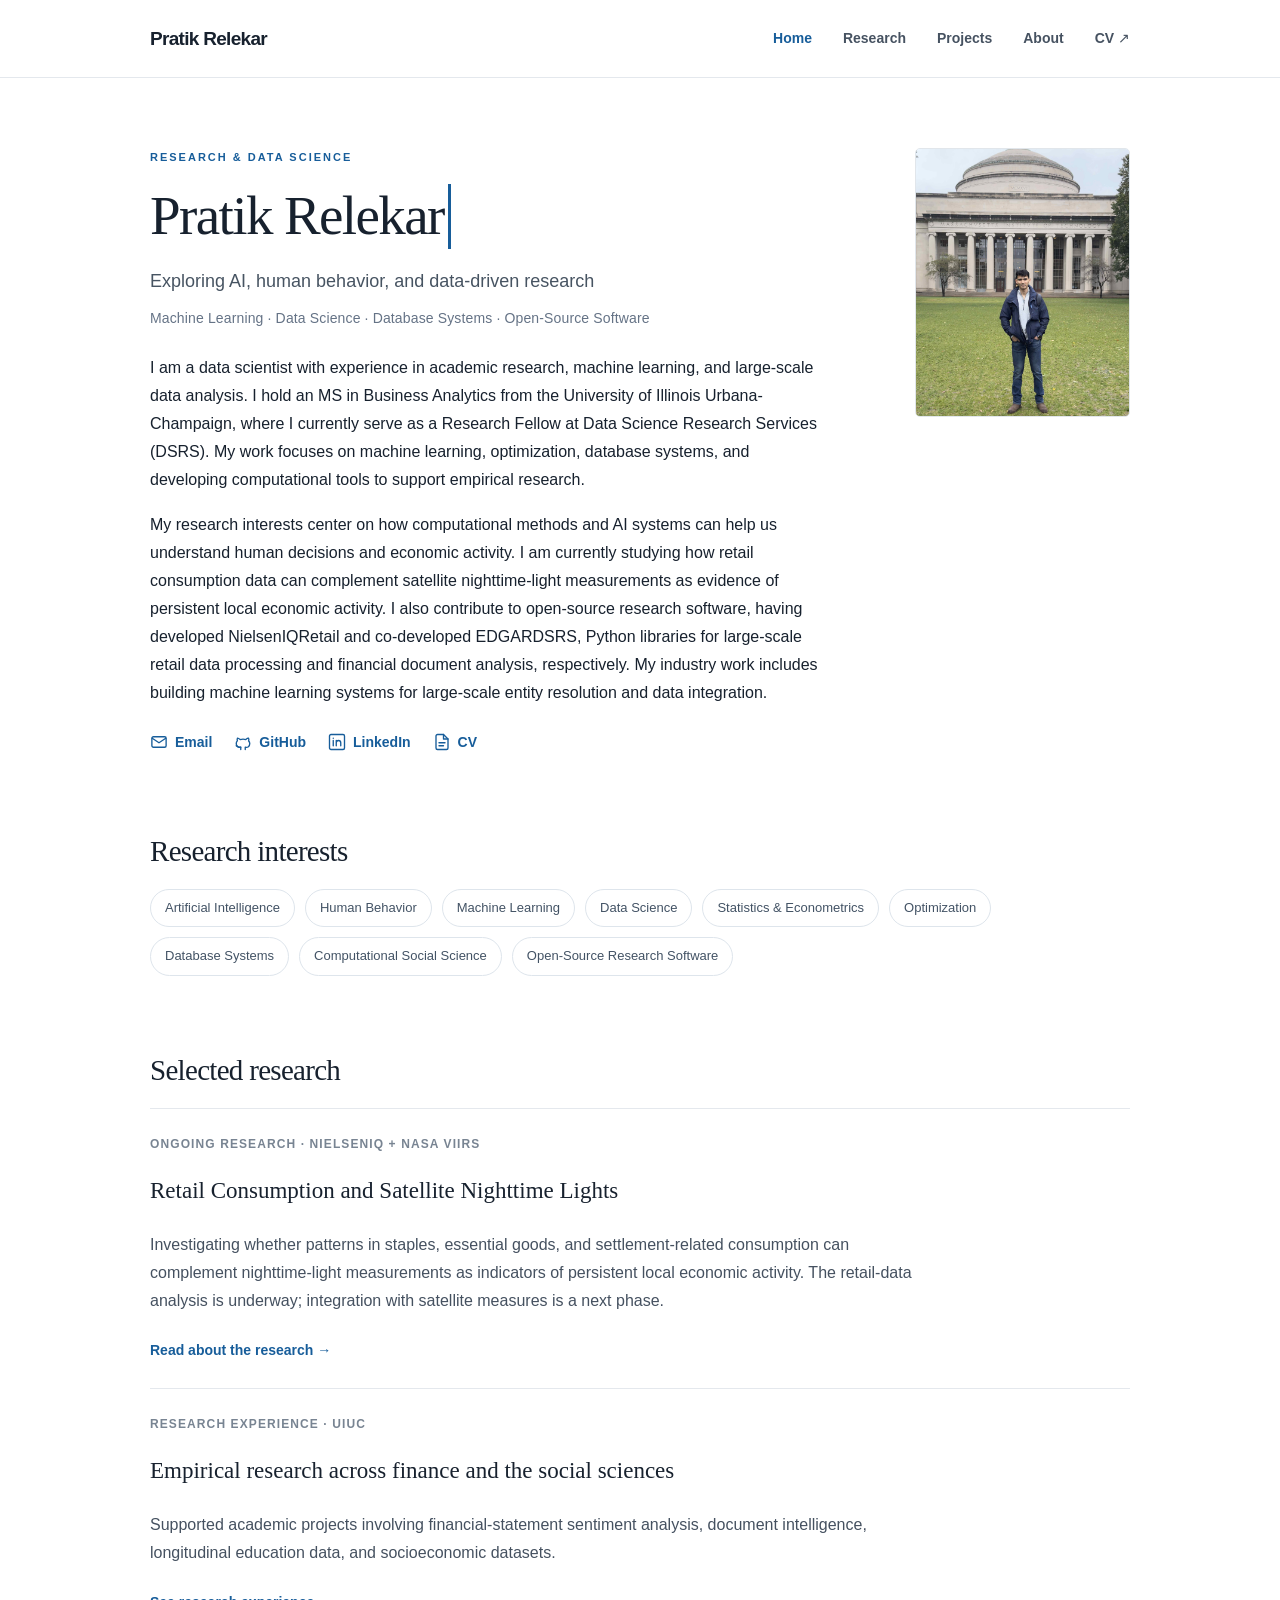
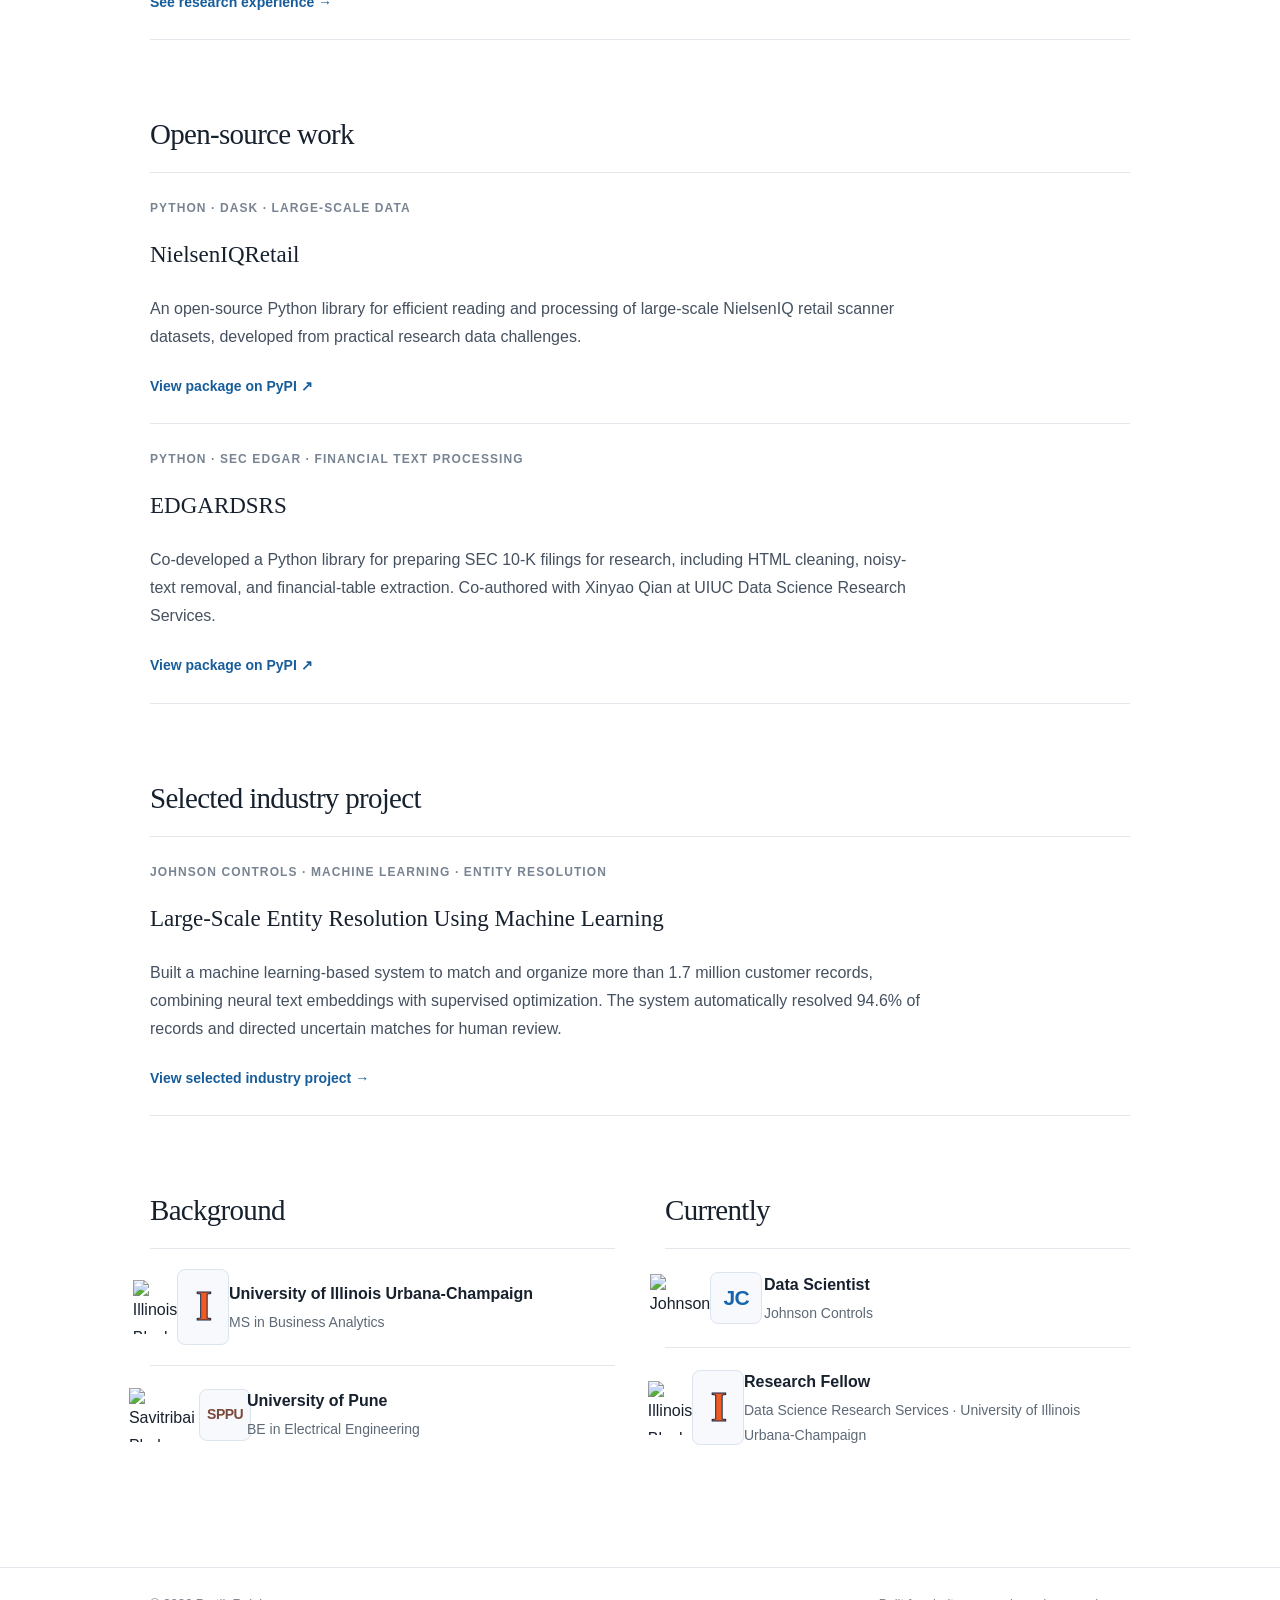
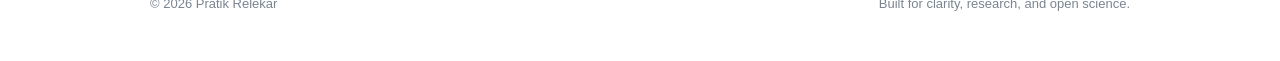
==== commit 74cb5d04: "Remove unnecessary newline in index.html" ====
--- a/index.html
+++ b/index.html
@@ -1,3 +1,2 @@
 <!DOCTYPE html>
-
 <html lang="en"><head><meta charset="utf-8"/><meta content="width=device-width,initial-scale=1" name="viewport"/><meta content="Pratik Relekar — research interests in artificial intelligence, human behavior, and computational social science." name="description"/><title>Pratik Relekar | Research &amp; Projects</title><link href="style.css" rel="stylesheet"/></head><body><header><div class="shell nav"><a class="brand" href="index.html">Pratik Relekar</a><button aria-expanded="false" aria-label="Toggle navigation" class="menu" data-toggle="">Menu ☰</button><nav aria-label="Main navigation" class="links" data-links=""><a class="active" href="index.html">Home</a><a href="research.html">Research</a><a href="projects.html">Projects</a><a href="about.html">About</a><a href="assets/Pratik_Relekar_CV.pdf" rel="noopener" target="_blank">CV ↗</a></nav></div></header><main class="shell main"><div class="intro"><div><p class="eyebrow">Research &amp; data science</p><h1 class="typewriter-heading"><span class="typewriter-name" data-typewriter-name="Pratik Relekar">Pratik Relekar</span></h1><p class="subtitle">Exploring AI, human behavior, and data-driven research</p><p class="technical-focus">Machine Learning · Data Science · Database Systems · Open-Source Software</p><p>I am a data scientist with experience in academic research, machine learning, and large-scale data analysis. I hold an MS in Business Analytics from the University of Illinois Urbana-Champaign, where I currently serve as a Research Fellow at Data Science Research Services (DSRS). My work focuses on machine learning, optimization, database systems, and developing computational tools to support empirical research.</p><p>My research interests center on how computational methods and AI systems can help us understand human decisions and economic activity. I am currently studying how retail consumption data can complement satellite nighttime-light measurements as evidence of persistent local economic activity. I also contribute to open-source research software, having developed NielsenIQRetail and co-developed EDGARDSRS, Python libraries for large-scale retail data processing and financial document analysis, respectively. My industry work includes building machine learning systems for large-scale entity resolution and data integration.</p><div class="socials" aria-label="Contact and profiles"><a href="mailto:pratik.relekar@gmail.com"><svg class="social-icon" width="18" height="18" viewBox="0 0 24 24" fill="none" stroke="currentColor" stroke-width="1.8" stroke-linecap="round" stroke-linejoin="round" aria-hidden="true"><rect x="2.5" y="5" width="19" height="14" rx="2"/><path d="m3 7 9 6 9-6"/></svg><span>Email</span></a><a href="https://github.com/pratikrelekar" rel="noopener noreferrer" target="_blank"><svg class="social-icon" width="18" height="18" viewBox="0 0 24 24" fill="none" stroke="currentColor" stroke-width="1.8" stroke-linecap="round" stroke-linejoin="round" aria-hidden="true"><path d="M9 19c-4 1-4-2-6-2"/><path d="M9 22v-3.1c-3.3.7-6-1-6-5 0-1.5.5-2.6 1.5-3.5-.4-1.1-.4-2.3.1-3.5 0 0 1.1-.3 3.6 1.8a13 13 0 0 1 7.6 0C18.3 6.6 19.4 7 19.4 7c.5 1.2.5 2.4.1 3.5 1 .9 1.5 2 1.5 3.5 0 4-2.7 5.7-6 5V22"/></svg><span>GitHub</span></a><a href="https://www.linkedin.com/in/pratikrelekar" rel="noopener noreferrer" target="_blank"><svg class="social-icon" width="18" height="18" viewBox="0 0 24 24" fill="none" stroke="currentColor" stroke-width="1.8" stroke-linecap="round" stroke-linejoin="round" aria-hidden="true"><rect x="2" y="2" width="20" height="20" rx="2"/><path d="M7 10v7M7 7v.01M11 17v-7M11 13a3 3 0 0 1 6 0v4"/></svg><span>LinkedIn</span></a><a href="assets/Pratik_Relekar_CV.pdf" rel="noopener" target="_blank"><svg class="social-icon" width="18" height="18" viewBox="0 0 24 24" fill="none" stroke="currentColor" stroke-width="1.8" stroke-linecap="round" stroke-linejoin="round" aria-hidden="true"><path d="M14 2H6a2 2 0 0 0-2 2v16a2 2 0 0 0 2 2h12a2 2 0 0 0 2-2V8z"/><path d="M14 2v6h6M8 13h8M8 17h6"/></svg><span>CV</span></a></div></div><div class="portrait"><img alt="Pratik standing in front of the MIT Great Dome" height="1086" src="assets/images/pratik-mit.jpg" width="850"/></div></div><section class="section"><h2 class="section-heading">Research interests</h2><div class="interests"><span class="pill">Artificial Intelligence</span><span class="pill">Human Behavior</span><span class="pill">Machine Learning</span><span class="pill">Data Science</span><span class="pill">Statistics &amp; Econometrics</span><span class="pill">Optimization</span><span class="pill">Database Systems</span><span class="pill">Computational Social Science</span><span class="pill">Open-Source Research Software</span></div></section><section class="section"><h2 class="section-heading">Selected research</h2><article class="feature"><span class="meta">Ongoing research · NielsenIQ + NASA VIIRS</span><h3>Retail Consumption and Satellite Nighttime Lights</h3><p>Investigating whether patterns in staples, essential goods, and settlement-related consumption can complement nighttime-light measurements as indicators of persistent local economic activity. The retail-data analysis is underway; integration with satellite measures is a next phase.</p><a class="textlink" href="research.html">Read about the research →</a></article><article class="feature"><span class="meta">Research experience · UIUC</span><h3>Empirical research across finance and the social sciences</h3><p>Supported academic projects involving financial-statement sentiment analysis, document intelligence, longitudinal education data, and socioeconomic datasets.</p><a class="textlink" href="research.html#uiuc">See research experience →</a></article></section><section class="section"><h2 class="section-heading">Open-source work</h2><article class="feature"><span class="meta">Python · Dask · Large-scale data</span><h3>NielsenIQRetail</h3><p>An open-source Python library for efficient reading and processing of large-scale NielsenIQ retail scanner datasets, developed from practical research data challenges.</p><a class="textlink" href="https://pypi.org/project/NielsenIQRetail/" rel="noopener noreferrer" target="_blank">View package on PyPI ↗</a></article><article class="feature"><span class="meta">Python · SEC EDGAR · Financial text processing</span><h3>EDGARDSRS</h3><p>Co-developed a Python library for preparing SEC 10-K filings for research, including HTML cleaning, noisy-text removal, and financial-table extraction. Co-authored with Xinyao Qian at UIUC Data Science Research Services.</p><a class="textlink" href="https://pypi.org/project/edgardsrs/" rel="noopener noreferrer" target="_blank">View package on PyPI ↗</a></article></section><section class="section"><h2 class="section-heading">Selected industry project</h2><article class="feature"><span class="meta">Johnson Controls · Machine learning · Entity resolution</span><h3>Large-Scale Entity Resolution Using Machine Learning</h3><p>Built a machine learning-based system to match and organize more than 1.7 million customer records, combining neural text embeddings with supervised optimization. The system automatically resolved 94.6% of records and directed uncertain matches for human review.</p><a class="textlink" href="projects.html#entity-resolution">View selected industry project →</a></article></section><section class="section two-col"><div><h2 class="section-heading">Background</h2><div class="entry logo-entry"><div class="affiliation-logo"><img alt="Illinois Block I logo" decoding="async" loading="eager" onerror="this.hidden=true;this.nextElementSibling.hidden=false;" onload="this.nextElementSibling.hidden=true;" referrerpolicy="no-referrer" src="https://cdn.brand.illinois.edu/logos/block-i.svg"/><span class="logo-fallback uiuc-fallback" hidden="">I</span></div><div class="affiliation-details"><h3>University of Illinois Urbana-Champaign</h3><p>MS in Business Analytics</p></div></div><div class="entry logo-entry"><div class="affiliation-logo pune-logo"><img alt="Savitribai Phule Pune University wordmark" decoding="async" loading="eager" onerror="this.hidden=true;this.nextElementSibling.hidden=false;" onload="this.nextElementSibling.hidden=true;" referrerpolicy="no-referrer" src="https://commons.wikimedia.org/wiki/Special:FilePath/Sppuwordmark.png"/><span class="logo-fallback sppu-fallback" hidden="">SPPU</span></div><div class="affiliation-details"><h3>University of Pune</h3><p>BE in Electrical Engineering</p></div></div></div><div><h2 class="section-heading">Currently</h2><div class="entry logo-entry"><div class="affiliation-logo jci-logo"><img alt="Johnson Controls logo" decoding="async" loading="eager" onerror="this.hidden=true;this.nextElementSibling.hidden=false;" onload="this.nextElementSibling.hidden=true;" referrerpolicy="no-referrer" src="https://www.companieslogo.com/img/orig/JCI_BIG-296a3757.svg"/><span class="logo-fallback jci-fallback" hidden="">JC</span></div><div class="affiliation-details"><h3>Data Scientist</h3><p>Johnson Controls</p></div></div><div class="entry logo-entry"><div class="affiliation-logo"><img alt="Illinois Block I logo" decoding="async" loading="eager" onerror="this.hidden=true;this.nextElementSibling.hidden=false;" onload="this.nextElementSibling.hidden=true;" referrerpolicy="no-referrer" src="https://cdn.brand.illinois.edu/logos/block-i.svg"/><span class="logo-fallback uiuc-fallback" hidden="">I</span></div><div class="affiliation-details"><h3>Research Fellow</h3><p>Data Science Research Services · University of Illinois Urbana-Champaign</p></div></div></div></section></main><footer class="foot"><div class="shell"><span>© <span data-year="">2026</span> Pratik Relekar</span><span>Built for clarity, research, and open science.</span></div></footer><script defer="" src="app.js"></script></body></html>
--- a/style.css
+++ b/style.css
@@ -31,3 +31,17 @@
 .affiliation-logo.pune-logo img { max-height:54px; }
 .affiliation-details { flex:1; min-width:0; }
 @media(max-width:700px) { .logo-entry { gap:14px; } .affiliation-logo { flex-basis:54px; width:54px; } .affiliation-logo.jci-logo,.affiliation-logo.pune-logo { flex-basis:70px; width:70px; } }
+
+/* Visible fallback when institution-hosted images cannot load. */
+.logo-fallback[hidden] {display:none !important;}
+.logo-fallback { display:flex; align-items:center; justify-content:center; box-sizing:border-box; min-width:52px; min-height:52px; border-radius:8px; border:1px solid #dce4ed; font-family:Arial,sans-serif; font-weight:800; background:#f7f9fc; letter-spacing:-.035em; }
+.uiuc-fallback { color:#f15a22; -webkit-text-stroke:1px #13294b; font-size:42px; font-family:Georgia,serif; }
+.jci-fallback { color:#1766ad; font-size:21px; }
+.sppu-fallback { color:#7b493a; font-size:14px; }
+
+/* Homepage contact links: lightweight, accessible inline icons */
+.socials { display:flex; align-items:center; flex-wrap:wrap; gap:12px 22px; }
+.socials a { display:inline-flex; align-items:center; gap:7px; min-height:30px; white-space:nowrap; text-decoration:none; }
+.socials a:hover { text-decoration:underline; text-underline-offset:3px; }
+.socials a:focus-visible { outline:2px solid var(--blue); outline-offset:4px; border-radius:3px; }
+.social-icon { width:18px; height:18px; flex:none; }
